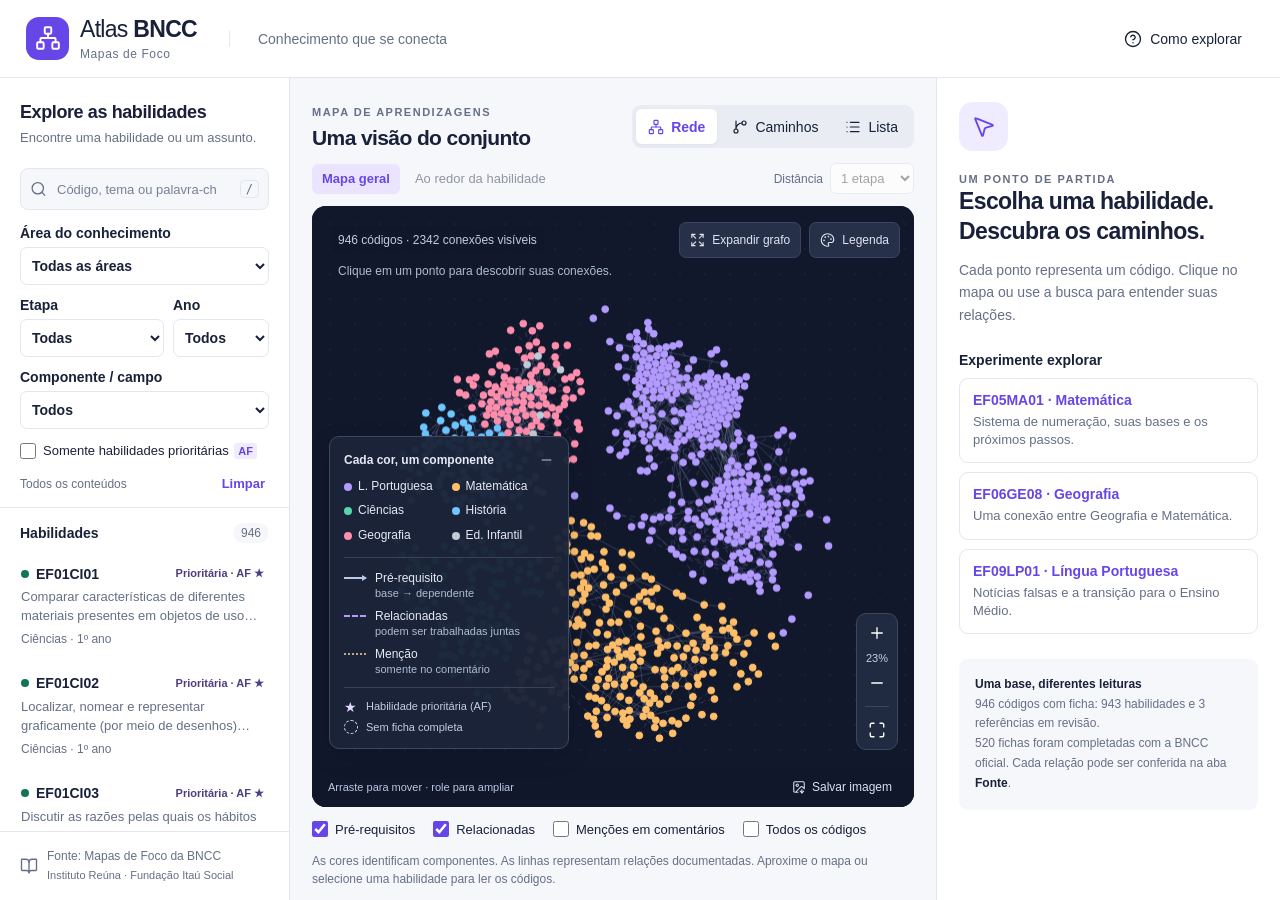
==== index.html @ 535b3c7e "Repair expanded graph interactions and rename priority skills" ====
<!doctype html><html lang="pt-BR"><head><meta charset="utf-8"><meta name="viewport" content="width=device-width,initial-scale=1"><meta name="theme-color" content="#11182c"><meta name="description" content="Explore os Mapas de Foco da BNCC: pré-requisitos, habilidades relacionadas e caminhos de aprendizagem."><title>Atlas BNCC — habilidades em conexão</title><link rel="icon" type="image/svg+xml" href="data:image/svg+xml,%3Csvg xmlns='http://www.w3.org/2000/svg' viewBox='0 0 32 32'%3E%3Crect width='32' height='32' rx='8' fill='%236d4aff'/%3E%3Cpath d='M9 9L23 12L14 24Z' fill='none' stroke='white' stroke-width='2'/%3E%3Cg fill='white'%3E%3Ccircle cx='9' cy='9' r='3'/%3E%3Ccircle cx='23' cy='12' r='3'/%3E%3Ccircle cx='14' cy='24' r='3'/%3E%3C/g%3E%3C/svg%3E"><link rel="stylesheet" href="./styles.css"><script defer src="./vendor/d3.min.js"></script><script defer src="./vendor/lucide.min.js"></script><script defer src="./vendor/jspdf.umd.min.js"></script><script defer src="./data.js"></script><script defer src="./app.js"></script></head>
<body><a class="skip" href="#search">Pular para a busca</a><header class="topbar"><a class="brand" href="#" aria-label="Atlas BNCC, início"><span class="brandmark"><i data-lucide="network"></i></span><span>Atlas <b>BNCC</b><small>Mapas de Foco</small></span></a><div class="top-context">Conhecimento que se conecta</div><nav><button class="quiet mobile-filter" id="filter-toggle"><i data-lucide="sliders-horizontal"></i>Filtros</button><button class="quiet" id="help-open"><i data-lucide="circle-help"></i><span>Como explorar</span></button></nav></header>
<div class="workspace"><aside class="sidebar" id="sidebar" aria-label="Buscar e filtrar"><div class="sidebar-top"><h1>Explore as habilidades</h1><p>Encontre uma habilidade ou um assunto.</p><label class="searchbox"><i data-lucide="search"></i><input id="search" type="search" placeholder="Código, tema ou palavra-chave" autocomplete="off" aria-label="Buscar código, tema ou palavra-chave"><kbd>/</kbd></label></div><div class="filters"><label>Área do conhecimento<select id="area"><option value="">Todas as áreas</option></select></label><div class="filter-pair"><label>Etapa<select id="stage"><option value="">Todas</option><option value="Ensino Fundamental">Fundamental</option><option value="Ensino Médio">Ensino Médio</option><option value="Educação Infantil">Ed. Infantil</option></select></label><label>Ano<select id="year"><option value="">Todos</option></select></label></div><label>Componente / campo<select id="component"><option value="">Todos</option></select></label><label class="check"><input type="checkbox" id="focal"><span>Somente habilidades prioritárias <b class="af-mini">AF</b></span></label><div class="filter-foot"><span id="filter-summary">Todos os conteúdos</span><button class="text-button" id="reset">Limpar</button></div></div><div class="result-heading"><h2>Habilidades</h2><span id="result-count" class="pill">946</span></div><div class="results" id="results" role="list" aria-label="Resultados da busca"></div><div class="sidebar-bottom"><i data-lucide="book-open"></i><span>Fonte: Mapas de Foco da BNCC<br><small>Instituto Reúna · Fundação Itaú Social</small></span></div></aside>
<main class="main"><div class="viewbar"><div class="view-title"><span class="eyebrow">MAPA DE APRENDIZAGENS</span><h2 id="view-title">Uma visão do conjunto</h2></div><div class="segmented" role="group" aria-label="Modo de visualização"><button data-view="network" aria-pressed="true"><i data-lucide="network"></i>Rede</button><button data-view="chain" aria-pressed="false"><i data-lucide="git-branch"></i>Caminhos</button><button data-view="list" aria-pressed="false"><i data-lucide="list"></i>Lista</button></div></div><div class="scopebar"><div class="segmented compact" role="group" aria-label="Abrangência"><button id="global" aria-pressed="true">Mapa geral</button><button id="local" aria-pressed="false">Ao redor da habilidade</button></div><label class="depth-label">Distância<select id="depth" aria-label="Distância de pré-requisitos"><option value="1">1 etapa</option><option value="2">2 etapas</option><option value="3">3 etapas</option><option value="4">4 etapas</option><option value="5">5 etapas</option><option value="6">6 etapas</option><option value="7">7 etapas</option><option value="8">8 etapas</option><option value="9">9 etapas</option></select></label><button class="quiet" id="clear-selection" hidden><i data-lucide="x"></i>Limpar seleção</button></div>
<div class="graph-shell" id="graph-shell"><div class="graph-top"><span id="graph-count">Preparando o mapa…</span><div class="graph-actions"><a class="graph-button" href="./grafo.html" aria-label="Abrir o grafo em uma tela separada"><i data-lucide="expand"></i>Expandir grafo</a><button class="graph-button" id="legend-toggle" aria-expanded="true"><i data-lucide="palette"></i>Legenda</button></div></div><canvas id="graph" aria-label="Mapa das habilidades. Use também a lista e a ficha para navegação por teclado." role="img"></canvas><div class="graph-empty" id="graph-empty" hidden><i data-lucide="search-x"></i><h3>Nenhuma habilidade encontrada</h3><p>Tente outro termo ou limpe os filtros.</p></div><div class="graph-tip" id="graph-tip" hidden></div><div class="graph-instruction" id="graph-instruction">Clique em um ponto para descobrir suas conexões.</div><div class="legend" id="legend"><div class="legend-head"><strong>Cada cor, um componente</strong><button id="legend-close" aria-label="Recolher legenda"><i data-lucide="minus"></i></button></div><div class="color-legend" id="color-legend"></div><div class="line-legend"><span><b class="line before"></b>Pré-requisito <em>base → dependente</em></span><span><b class="line related"></b>Relacionadas <em>podem ser trabalhadas juntas</em></span><span><b class="line mention"></b>Menção <em>somente no comentário</em></span></div><div class="symbol-legend"><span><b class="symbol focal">★</b>Habilidade prioritária (AF)</span><span><b class="symbol reference"></b>Sem ficha completa</span></div></div><div class="zoom-controls"><button id="zoom-in" aria-label="Aproximar mapa"><i data-lucide="plus"></i></button><span id="zoom-label">100%</span><button id="zoom-out" aria-label="Afastar mapa"><i data-lucide="minus"></i></button><hr><button id="fit" aria-label="Enquadrar recorte"><i data-lucide="maximize"></i></button></div><div class="graph-footer"><span>Arraste para mover · role para ampliar</span><button id="export-image"><i data-lucide="image-down"></i>Salvar imagem</button></div></div>
<div id="list-view" class="list-view" hidden></div><div class="map-options"><label class="check"><input type="checkbox" id="show-pre" checked><span>Pré-requisitos</span></label><label class="check"><input type="checkbox" id="show-rel" checked><span>Relacionadas</span></label><label class="check"><input type="checkbox" id="show-mentions"><span>Menções em comentários</span></label><label class="check"><input type="checkbox" id="show-labels"><span>Todos os códigos</span></label></div><div class="context-note" id="context-note" role="status"></div><div class="trail" id="trail" hidden></div></main><aside class="detail" id="detail" aria-label="Detalhes da habilidade"><div id="detail-content"></div></aside></div><div class="toast" id="toast" role="status" hidden></div>
<dialog id="help"><div class="dialog-head"><div><span class="eyebrow">GUIA RÁPIDO</span><h2>Leia o mapa com confiança</h2></div><button class="icon-button" id="help-close" aria-label="Fechar guia"><i data-lucide="x"></i></button></div><div class="guide-steps"><div><b>1</b><section><h3>Encontre seu ponto de partida</h3><p>Busque um código, um tema ou um assunto. Os filtros recortam a área, o ano e o componente.</p></section></div><div><b>2</b><section><h3>Descubra o que vem antes</h3><p>Escolha uma habilidade e abra <strong>Caminhos</strong>. As setas vão da base necessária para a habilidade que depende dela. Aumente a distância para ver até nove etapas.</p></section></div><div><b>3</b><section><h3>Explore as conexões</h3><p>As linhas tracejadas indicam habilidades relacionadas. Elas podem ser desenvolvidas juntas; não são automaticamente pré-requisitos.</p></section></div></div><div class="guide-note"><h3>O que os sinais significam</h3><p><strong>AF</strong>: habilidade prioritária. <strong>AC</strong>: aprendizagem complementar. <strong>EF</strong>: expectativa de fluência. A classificação pertence ao contexto do material. Todas as habilidades têm ficha. “BNCC oficial” identifica as novas fichas; “Referência em revisão” sinaliza códigos inconsistentes da planilha.</p><p>Habilidades como EF15LP14 pertencem a uma faixa de anos. Na Educação Infantil, os códigos representam objetivos de aprendizagem e desenvolvimento.</p><p>Campos vazios significam “não informado”, e não ausência de requisito pedagógico. Posição e tamanho dos pontos não medem importância ou domínio do estudante.</p></div><details class="about"><summary>Fonte, limites e dados</summary><p>Base: BNCC_Foco.xlsx, com 59 abas e 946 códigos, complementada pela BNCC oficial do MEC (2018). Os Mapas de Foco têm idealização do Instituto Reúna e realização do Instituto Reúna e Fundação Itaú Social. Esta ferramenta é uma visualização independente.</p><p>As 423 habilidades com ficha original foram preservadas e 520 receberam ficha com enunciado e página da BNCC oficial. Três códigos inexistentes no documento oficial têm ficha de revisão. Há 587 pares de pré-requisitos confirmados. Códigos suspeitos não foram corrigidos automaticamente. Proximidade na diagramação não foi convertida em dependência.</p><p><a href="./dados/BNCC_Analise_e_Modelo.md" download>Análise completa</a> · <a href="./dados/BNCC_Grafo.json" download>Dados do grafo</a> · <a href="./dados/Auditoria.md" download>Revisão das referências</a></p><p>O site funciona no seu navegador, sem contas, rastreamento ou serviços externos.</p></details><button class="primary wide" id="help-start">Explorar o mapa <i data-lucide="arrow-right"></i></button></dialog><noscript><div class="noscript">Ative JavaScript para explorar o mapa. Você também pode ler a <a href="./dados/BNCC_Analise_e_Modelo.md">análise completa</a>.</div></noscript></body></html>
---- styles.css ----
:root{--ink:#182139;--muted:#657086;--line:#e2e6ef;--surface:#f6f7fb;--purple:#6746e8;--pale:#f0ecff;--canvas:#11182c;color-scheme:light;font-family:Inter,"Segoe UI",Arial,sans-serif;font-size:16px}*{box-sizing:border-box}body{margin:0;color:var(--ink);background:var(--surface)}button,input,select{font:inherit}button{cursor:pointer;color:inherit;border:0;background:none}button:disabled{opacity:.45;cursor:not-allowed}button:focus-visible,a:focus-visible,input:focus-visible,select:focus-visible,summary:focus-visible{outline:3px solid #ab8eff;outline-offset:3px}a{color:var(--purple)}[hidden]{display:none!important}.lucide{width:18px;height:18px;stroke-width:1.8;flex-shrink:0}h1,h2,h3,p{margin:0}p{line-height:1.6}.topbar{height:78px;display:flex;align-items:center;gap:32px;padding:0 26px;background:white;border-bottom:1px solid var(--line)}.brand{display:flex;align-items:center;gap:11px;text-decoration:none;color:var(--ink);font-size:23px;font-weight:500;line-height:1.05;letter-spacing:-.7px}.brand b{font-weight:750}.brand small{display:block;font-size:12px;letter-spacing:.6px;margin-top:7px;color:var(--muted)}.brandmark{display:grid;place-items:center;width:43px;height:43px;background:var(--purple);color:white;border-radius:13px}.brandmark svg{width:26px;height:26px}.top-context{font-size:14px;color:var(--muted);border-left:1px solid var(--line);padding-left:28px}.topbar nav{display:flex;gap:8px;margin-left:auto}.quiet{display:inline-flex;align-items:center;justify-content:center;gap:8px;font-size:14px;padding:10px 12px;border-radius:8px}.quiet:hover{background:var(--pale);color:var(--purple)}.workspace{display:grid;grid-template-columns:290px minmax(400px,1fr) 344px;height:calc(100dvh - 78px);min-height:640px;max-width:2400px;margin:auto}.sidebar{background:white;border-right:1px solid var(--line);display:flex;min-height:0;flex-direction:column}.sidebar-top{padding:24px 20px 15px}.sidebar-top h1{font-size:18px;letter-spacing:-.4px}.sidebar-top p{font-size:13px;color:var(--muted);margin-top:5px}.searchbox{display:flex;align-items:center;gap:8px;border:1px solid var(--line);background:var(--surface);border-radius:8px;padding:11px 9px;margin-top:19px}.searchbox:focus-within{border-color:var(--purple);box-shadow:0 0 0 2px #6746e815}.searchbox svg{color:var(--muted);width:17px}.searchbox input{min-width:0;width:100%;background:transparent;border:none;outline:none;font-size:14px}.searchbox input::placeholder{color:#768195;font-size:13px}kbd{padding:1px 5px;border:1px solid var(--line);border-radius:4px;font-size:12px;color:var(--muted)}.filters{padding:0 20px 12px;display:grid;gap:12px;border-bottom:1px solid var(--line)}.filters label:not(.check){display:grid;gap:6px;font-size:14px;font-weight:600}.filters select{width:100%;min-width:0;font-size:14px;padding:9px 7px;border:1px solid var(--line);border-radius:7px;background:white;color:var(--ink);text-overflow:ellipsis}.filter-pair{display:grid;grid-template-columns:1.2fr .8fr;gap:9px}.check{display:flex;align-items:center;gap:7px;cursor:pointer;font-size:13px;line-height:1.5}.check input{accent-color:var(--purple);width:16px;height:16px;margin:0;flex:none}.af-mini{font-size:11px;padding:2px 4px;background:var(--pale);color:var(--purple);border-radius:3px;margin-left:2px}.filter-foot{display:flex;align-items:center;justify-content:space-between;font-size:12px;color:var(--muted)}.text-button{color:var(--purple);padding:4px;font-size:13px;font-weight:600}.result-heading{padding:15px 20px 9px;display:flex;justify-content:space-between;align-items:center}.result-heading h2{font-size:14px}.pill{background:var(--surface);padding:3px 8px;border-radius:20px;font-size:12px;color:var(--muted);font-variant-numeric:tabular-nums}.results{overflow:auto;flex:1;padding:0 8px 12px}.result{display:block;text-align:left;width:100%;padding:12px;border-radius:9px;border:1px solid transparent;margin-bottom:3px}.result:hover{background:var(--surface)}.result.active{background:var(--pale);border-color:#d6ccff}.result-top{display:flex;align-items:center;gap:7px;font-size:14px;font-weight:700}.result .dot{width:8px;height:8px;border-radius:50%;background:var(--node-color);flex-shrink:0}.result p{font-size:13px;color:var(--muted);line-height:1.45;margin-top:6px;display:-webkit-box;-webkit-line-clamp:2;-webkit-box-orient:vertical;overflow:hidden}.small-tag{margin-left:auto;font-size:11px;font-weight:600;padding:2px 4px;background:#fff9;border-radius:4px;color:#4e3d82}.result-meta{margin-top:6px;font-size:12px;color:var(--muted)}.results-empty{text-align:center;padding:25px 10px;font-size:14px;color:var(--muted)}.more{display:block;margin:10px auto;padding:10px;color:var(--purple);font-size:14px}.sidebar-bottom{border-top:1px solid var(--line);padding:15px 20px;display:flex;align-items:center;gap:9px;font-size:12px;color:var(--muted);line-height:1.6}.sidebar-bottom small{font-size:11px}.main{display:flex;flex-direction:column;padding:24px 22px 12px;min-width:0;min-height:0;gap:12px}.viewbar{display:flex;align-items:center;justify-content:space-between;gap:10px;flex-wrap:wrap}.eyebrow{font-size:11px;font-weight:750;letter-spacing:1.5px;color:var(--muted)}.view-title h2{font-size:21px;margin-top:4px;letter-spacing:-.6px;line-height:1.3}.segmented{display:flex;align-items:center;background:#e9ecf3;padding:4px;border-radius:9px;gap:3px}.segmented button{display:flex;gap:7px;align-items:center;justify-content:center;min-height:35px;font-size:14px;padding:7px 12px;border-radius:6px;white-space:nowrap}.segmented button[aria-pressed=true]{background:white;box-shadow:0 1px 4px #1821390c;color:var(--purple);font-weight:600}.segmented button:not([aria-pressed=true]):hover{background:#fff6}.segmented svg{width:16px;height:16px}.scopebar{display:flex;align-items:center;justify-content:space-between;gap:8px;flex-wrap:wrap}.compact{background:transparent;padding:0;gap:5px}.compact button{padding:6px 10px;font-size:13px;min-height:30px}.compact button[aria-pressed=true]{background:#eae4ff;box-shadow:none}.depth-label{display:flex;align-items:center;gap:7px;color:var(--muted);font-size:12px;margin-left:auto}.depth-label select{font-size:13px;border:1px solid var(--line);background:white;border-radius:6px;padding:6px}.scopebar .quiet{font-size:12px;padding:5px}.scopebar .quiet svg{width:14px}.graph-shell{position:relative;flex:1;min-height:330px;overflow:hidden;background:var(--canvas);border-radius:14px;isolation:isolate}canvas{display:block;width:100%;height:100%;touch-action:none;cursor:grab}canvas.dragging{cursor:grabbing}.graph-top{position:absolute;top:16px;left:18px;right:14px;display:flex;justify-content:space-between;align-items:center;gap:10px;pointer-events:none;z-index:2}.graph-top>span{font-size:12px;color:#c1cbdd;background:#11182ce6;padding:6px 8px;border-radius:5px}.graph-button{display:flex;align-items:center;gap:7px;pointer-events:auto;color:#e0e4f1;background:#263049;border:1px solid #3a445f;border-radius:7px;padding:8px 10px;font-size:12px}.graph-button svg{width:15px}.legend{position:absolute;bottom:58px;left:17px;width:240px;padding:14px;background:#1b2439f5;color:#e5e9f4;border:1px solid #3d4861;border-radius:10px;box-shadow:0 8px 24px #0002;font-size:12px;z-index:3}.legend-head{display:flex;justify-content:space-between;align-items:center;gap:8px;margin-bottom:10px}.legend-head strong{font-size:12px;font-weight:600}.legend-head button{color:#b9c6dc;padding:0;display:flex}.legend-head svg{width:15px}.color-legend{display:grid;grid-template-columns:1fr 1fr;gap:9px 5px}.color-legend span{display:flex;gap:6px;align-items:center;font-size:12px;line-height:1.3}.color-legend b{width:8px;height:8px;border-radius:50%;flex:none}.line-legend{display:grid;gap:10px;border-top:1px solid #3a4358;margin-top:13px;padding-top:13px}.line-legend>span{display:grid;grid-template-columns:26px 1fr;align-items:center;gap:2px 5px}.line-legend em{grid-column:2;color:#afbbd0;font-size:11px;font-style:normal}.line{display:block;width:22px;border-top:2px solid #bac9e5;position:relative}.line.before:after{content:'';position:absolute;right:-1px;top:-4px;border-left:5px solid #bac9e5;border-top:3px solid transparent;border-bottom:3px solid transparent}.line.related{border-top-style:dashed;border-color:#b69aff}.line.mention{border-top-style:dotted;border-color:#c2aa85}.symbol-legend{border-top:1px solid #3a4358;margin-top:12px;padding-top:11px;display:grid;gap:7px;font-size:11px;color:#c4cde0}.symbol-legend>span{display:flex;gap:8px;align-items:center}.symbol{display:inline-block;width:14px;height:14px}.symbol.focal{font-size:14px;font-weight:400;color:#e4d9ff}.symbol.reference{border:1px dashed #d0daef;border-radius:50%}.zoom-controls{position:absolute;right:16px;bottom:57px;background:#202a40;border:1px solid #3b4761;border-radius:10px;display:flex;flex-direction:column;align-items:center;overflow:hidden;z-index:4}.zoom-controls button{color:white;width:40px;height:38px;display:grid;place-items:center}.zoom-controls button:hover{background:#35435e}.zoom-controls span{font-size:11px;color:#c7d1e5;min-width:38px;text-align:center}.zoom-controls hr{border:0;border-top:1px solid #3b4761;width:24px;margin:4px 0}.graph-footer{position:absolute;bottom:0;left:0;right:0;padding:12px 16px;display:flex;align-items:center;justify-content:space-between;background:#11182ce6;gap:8px;color:#b9c7df;font-size:11px;z-index:2}.graph-footer button{display:flex;align-items:center;gap:6px;color:#d7e0f0;font-size:12px}.graph-footer svg{width:14px;height:14px}.graph-instruction{position:absolute;top:58px;left:26px;right:22px;pointer-events:none;font-size:12px;color:#aebbce}.graph-tip{position:absolute;background:white;color:var(--ink);max-width:250px;pointer-events:none;border-radius:8px;padding:12px;box-shadow:0 8px 26px #0003;z-index:5;font-size:12px}.graph-tip strong{display:block;font-size:14px;margin-bottom:5px}.graph-tip p{color:var(--muted);font-size:12px;line-height:1.5}.map-options{display:flex;gap:10px 18px;flex-wrap:wrap;align-items:center;padding:1px 0}.map-options .check{font-size:13px}.context-note{font-size:12px;line-height:1.5;color:var(--muted)}.trail{display:flex;align-items:center;gap:5px;flex-wrap:wrap;font-size:12px;color:var(--muted)}.trail button{font-size:12px;color:var(--purple);padding:3px 5px}.detail{background:white;border-left:1px solid var(--line);overflow:auto;min-height:0;padding:24px 22px}.welcome-icon{width:49px;height:49px;background:var(--pale);color:var(--purple);border-radius:14px;display:grid;place-items:center;margin-bottom:18px}.welcome-icon svg{width:25px;height:25px}.welcome h2{font-size:23px;letter-spacing:-.6px;line-height:1.3}.welcome>p{font-size:14px;color:var(--muted);margin-top:12px}.welcome h3{font-size:14px;margin:26px 0 10px}.starter-card{display:block;width:100%;text-align:left;border:1px solid var(--line);border-radius:9px;padding:13px;margin-bottom:9px;background:white}.starter-card:hover{border-color:#ad99f8;background:#faf9ff}.starter-card strong{display:block;font-size:14px;color:var(--purple)}.starter-card span{display:block;font-size:13px;margin-top:5px;color:var(--muted);line-height:1.4}.source-box{padding:16px;background:var(--surface);border-radius:9px;margin-top:25px;font-size:12px;color:var(--muted);line-height:1.65}.source-box b{color:var(--ink)}.detail-toolbar{display:flex;align-items:center;justify-content:space-between;gap:8px}.detail-toolbar .eyebrow{font-size:11px}.icon-button{display:inline-grid;place-items:center;width:34px;height:34px;border-radius:7px;color:var(--muted)}.icon-button:hover{background:var(--surface);color:var(--purple)}.detail-code{font-size:25px;font-weight:750;letter-spacing:-.7px;margin:9px 0}.badges{display:flex;flex-wrap:wrap;gap:5px;margin:10px 0 14px}.badge{display:inline-flex;gap:5px;align-items:center;font-size:12px;line-height:1.4;border-radius:5px;padding:4px 6px;background:var(--surface);color:var(--muted)}.badge.comp{background:var(--badge-bg);color:var(--badge-text);font-weight:600}.badge.af{background:var(--pale);color:var(--purple);font-weight:700}.detail-description{font-size:16px;line-height:1.65;color:#35415a}.detail-actions{display:flex;gap:7px;margin:18px 0}.primary{display:flex;align-items:center;justify-content:center;gap:7px;background:var(--purple);color:white;border-radius:8px;padding:11px 14px;font-size:14px;font-weight:600}.primary:hover{background:#5334c9}.primary svg{width:16px;height:16px}.secondary{display:flex;align-items:center;justify-content:center;gap:7px;border:1px solid var(--line);border-radius:8px;padding:10px;font-size:14px}.secondary:hover{border-color:#b6a4fa;background:var(--pale)}.wide{width:100%}.detail-tabs{display:flex;border-bottom:1px solid var(--line);margin:20px 0 16px;gap:17px}.detail-tabs button{font-size:14px;padding:11px 0;color:var(--muted);border-bottom:2px solid transparent}.detail-tabs button[aria-selected=true]{color:var(--purple);border-color:var(--purple);font-weight:600}.detail-section{margin:20px 0}.detail-section h3{font-size:14px;line-height:1.5;margin-bottom:9px}.detail-section p{font-size:14px;color:#4a5871}.detail-section .small{font-size:12px;color:var(--muted)}.field-text{font-size:14px;color:#4a5871;line-height:1.7;white-space:pre-line;overflow-wrap:anywhere}.record-picker{display:grid;font-size:12px;color:var(--muted);gap:6px}.record-picker select{width:100%;padding:9px;border:1px solid var(--line);border-radius:7px;background:white;font-size:13px;color:var(--ink)}.notice{background:#fff8e9;border:1px solid #f0d8a6;color:#71541c;padding:12px;border-radius:8px;font-size:12px;line-height:1.6;margin:15px 0}.relation-item{display:block;text-align:left;width:100%;border:1px solid var(--line);border-radius:8px;margin:7px 0;padding:10px}.relation-item:hover{border-color:#b4a3f5;background:#faf9ff}.relation-item b{font-size:14px;display:flex;justify-content:space-between;gap:8px}.relation-item b span{font-size:11px;font-weight:500;color:var(--muted)}.relation-item p{font-size:13px;color:var(--muted);line-height:1.45;margin-top:5px;display:-webkit-box;-webkit-line-clamp:2;-webkit-box-orient:vertical;overflow:hidden}.section-heading{display:flex;align-items:center;gap:8px}.section-heading .pill{font-size:12px}.source-detail{font-size:12px;line-height:1.6;margin:10px 0;padding:10px;background:var(--surface);border-radius:7px;overflow-wrap:anywhere}.source-detail strong{display:block;font-size:12px}.source-detail p{font-size:12px;color:var(--muted)}details.source-detail summary{cursor:pointer;font-size:12px}.footer-note{font-size:12px;color:var(--muted);line-height:1.6;margin-top:18px;border-top:1px solid var(--line);padding-top:13px}.list-view{flex:1;min-height:320px;overflow:auto;background:white;border:1px solid var(--line);border-radius:12px}.list-view table{width:100%;border-collapse:collapse}.list-view th{position:sticky;top:0;background:#f4f5fb;color:var(--muted);font-size:12px;text-align:left;padding:14px}.list-view td{padding:13px;border-top:1px solid var(--line);font-size:14px;vertical-align:top}.list-view td:first-child{white-space:nowrap}.list-view td button{font-weight:600;color:var(--purple);text-align:left;padding:0}.list-view td p{font-size:14px;line-height:1.5;max-width:450px}.list-view td small{color:var(--muted);font-size:12px;display:block;margin-top:5px}.list-view tr:hover{background:#faf9ff}.graph-empty{position:absolute;top:30%;left:15%;right:15%;text-align:center;color:white}.graph-empty svg{width:36px;height:36px;color:#bda9ff}.graph-empty h3{font-size:19px;margin:14px 0 8px}.graph-empty p{font-size:14px;color:#bdc9df}.toast{position:fixed;bottom:25px;left:50%;transform:translateX(-50%);background:#1b2540;color:white;border:1px solid #566185;border-radius:10px;padding:12px 20px;font-size:14px;max-width:90vw;z-index:100;box-shadow:0 8px 30px #0002}.skip{position:absolute;left:20px;top:-100px;background:white;padding:12px;z-index:110}.skip:focus{top:12px}dialog{border:0;border-radius:18px;width:min(600px,calc(100vw - 30px));max-height:90dvh;padding:28px;color:var(--ink);box-shadow:0 30px 80px #0004}dialog::backdrop{background:#0c132780;backdrop-filter:blur(4px)}.dialog-head{display:flex;align-items:flex-start;justify-content:space-between;gap:15px}.dialog-head h2{font-size:25px;letter-spacing:-.6px;margin-top:6px}.guide-steps{display:grid;gap:19px;margin:28px 0}.guide-steps>div{display:flex;gap:15px}.guide-steps>div>b{display:grid;place-items:center;flex-shrink:0;width:29px;height:29px;border-radius:50%;color:var(--purple);background:var(--pale);font-size:14px}.guide-steps h3{font-size:16px;margin:2px 0 6px}.guide-steps p{font-size:14px;color:var(--muted)}.guide-note{background:var(--surface);border-radius:10px;padding:17px}.guide-note h3{font-size:14px}.guide-note p{font-size:14px;color:var(--muted);margin-top:8px}.about{margin:20px 0;font-size:14px;line-height:1.6}.about summary{cursor:pointer;font-weight:600}.about p{margin-top:10px;font-size:14px;color:var(--muted)}.noscript{position:fixed;inset:0;z-index:300;background:white;padding:50px}.mobile-filter{display:none}
@media(min-width:1600px){.workspace{grid-template-columns:310px minmax(500px,1fr) 390px}.main,.detail{padding:28px}.graph-shell{min-height:440px}}
@media(max-width:1250px){.workspace{grid-template-columns:260px minmax(350px,1fr) 305px}.main{padding:18px 15px 10px}.sidebar-top{padding:20px 16px 15px}.filters{padding-left:16px;padding-right:16px}.detail{padding:20px 17px}.view-title h2{font-size:19px}.segmented button{font-size:13px;padding:7px 9px}.top-context{display:none}.legend{width:225px}.scopebar .quiet{display:none}}
@media(max-width:1040px){.workspace{grid-template-columns:250px minmax(0,1fr);height:auto;min-height:calc(100dvh - 78px)}.sidebar{grid-row:1 / 3;max-height:calc(100dvh - 78px);position:sticky;top:0}.main{min-height:720px;height:calc(100dvh - 78px)}.detail{grid-column:2;border-top:1px solid var(--line);border-left:none;overflow:visible}.detail .welcome{max-width:650px}.detail-tabs{gap:25px}.graph-shell{min-height:400px}}
@media(max-width:700px){.topbar{height:68px;padding:0 16px;gap:10px}.brand{font-size:21px}.brandmark{height:37px;width:37px;border-radius:11px}.brand small{font-size:10px}.topbar .quiet{padding:9px;font-size:13px}.topbar .quiet span{display:none}.mobile-filter{display:flex}.workspace{display:block;min-height:0}.sidebar{display:none;position:relative;max-height:680px;border-right:0;border-bottom:1px solid var(--line)}.sidebar.open{display:flex}.sidebar-top{padding:18px 18px 14px}.filters{padding:0 18px 12px;grid-template-columns:1fr 1fr;align-items:start;gap:12px}.filters>.check,.filters>.filter-foot{grid-column:1 / -1}.results{max-height:250px}.sidebar-bottom{display:none}.main{height:auto;min-height:0;padding:18px 12px 13px}.viewbar{gap:12px}.view-title h2{font-size:21px}.segmented{gap:2px}.segmented button{font-size:13px;min-height:40px;padding:7px 10px}.graph-shell{height:66dvh;min-height:470px;flex:none}.scopebar{gap:7px}.scopebar .compact button{padding:5px 7px;font-size:12px}.depth-label{font-size:12px;gap:4px}.legend{left:12px;bottom:56px;width:220px;padding:12px}.graph-top{left:7px;right:10px;top:12px}.graph-top>span{font-size:11px}.graph-button{font-size:12px;padding:7px}.graph-instruction{left:16px;top:55px;font-size:12px;max-width:85%}.graph-footer{padding:12px;font-size:11px}.graph-footer>span{max-width:50%}.graph-footer button{font-size:11px;gap:4px}.zoom-controls{right:12px;bottom:56px}.zoom-controls button{height:44px;width:42px}.map-options{gap:10px 16px}.map-options .check{font-size:13px}.detail{padding:22px 18px;border-top:1px solid var(--line)}.list-view{max-height:65vh;min-height:400px}.list-view th,.list-view td{padding:10px}.list-view th:nth-child(3),.list-view td:nth-child(3){display:none}.topbar nav{gap:0}.detail-actions .primary{flex:1}.context-note{font-size:12px}.check input{width:18px;height:18px}dialog{padding:22px}.dialog-head h2{font-size:22px}input,select{font-size:16px!important}}
@media(prefers-reduced-motion:reduce){*{scroll-behavior:auto!important}}
@media print{.topbar,.sidebar,.main,.detail-actions,.detail-tabs,.detail-toolbar,.toast{display:none!important}.workspace{display:block;height:auto}.detail{display:block;overflow:visible;padding:0;border:0}.detail [hidden]{display:block!important}body{background:white}}
/* The existing atlas keeps its layout; the added link groups the graph actions. */
.graph-actions{display:flex;align-items:center;gap:8px;pointer-events:auto}.graph-button{text-decoration:none}.graph-button:hover{color:#fff;background:#35435e}
.competency-grid{display:grid;gap:10px;margin-top:10px}.competency-card{padding:13px 14px;border:1px solid #dce3ef;border-radius:12px;background:linear-gradient(145deg,#fbfcff,#f3f6fb);box-shadow:0 4px 14px #16284a0a}.competency-card-top{display:flex;align-items:center;justify-content:space-between;gap:8px;margin-bottom:8px}.competency-id{display:inline-flex;align-items:center;padding:4px 8px;border-radius:999px;background:#e8e1ff;color:#4e32a2;font-size:12px;font-weight:800;letter-spacing:.04em}.competency-kind{color:#66758d;font-size:11px;font-weight:700;text-transform:uppercase;letter-spacing:.04em}.competency-card strong{display:block;color:#25344e;font-size:13px;margin-bottom:5px}.competency-card p{margin:0;color:#52617a;font-size:13px;line-height:1.55}
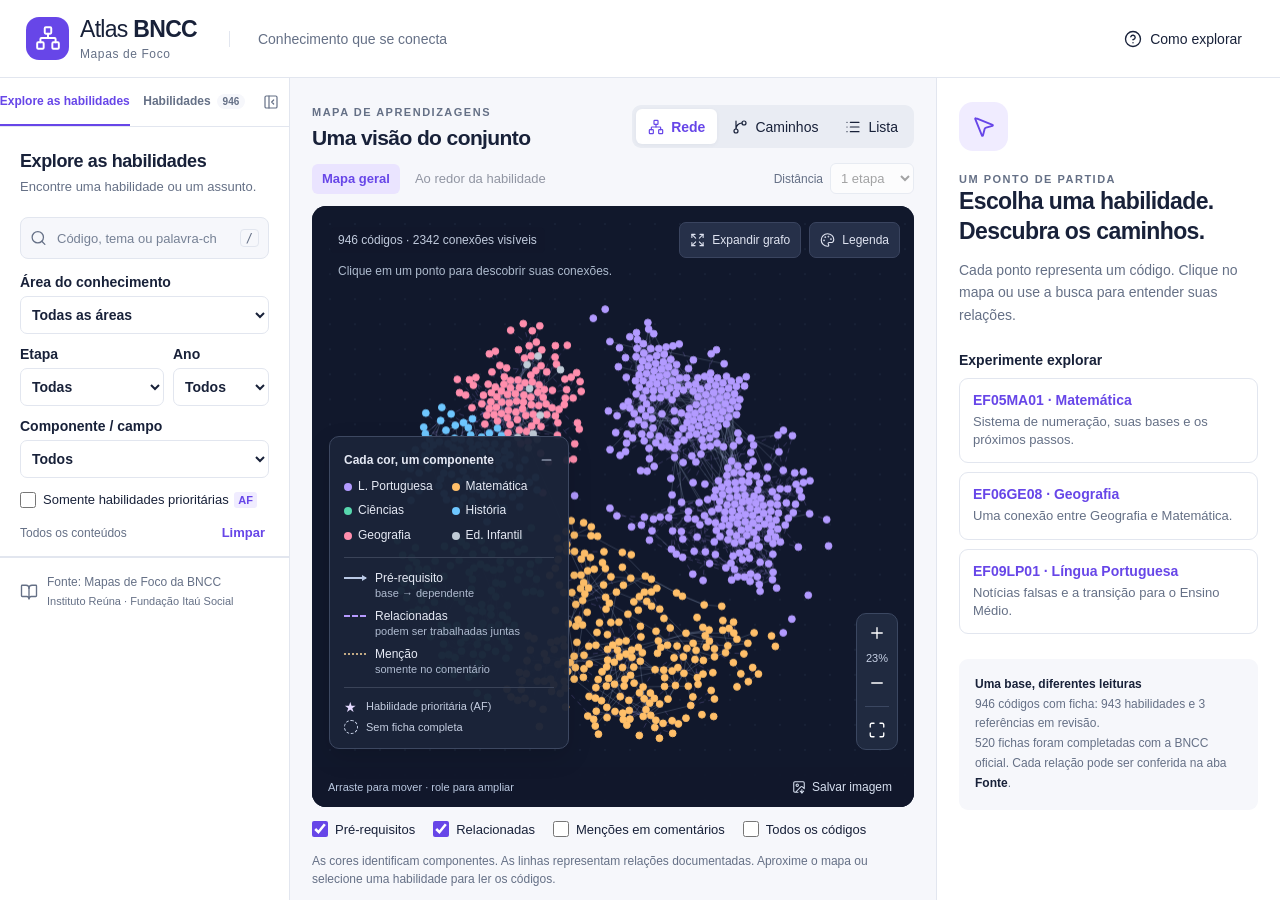
==== commit d641e517: "Add tabbed collapsible skills sidebar" ====
--- a/index.html
+++ b/index.html
@@ -1,6 +1,20 @@
 <!doctype html><html lang="pt-BR"><head><meta charset="utf-8"><meta name="viewport" content="width=device-width,initial-scale=1"><meta name="theme-color" content="#11182c"><meta name="description" content="Explore os Mapas de Foco da BNCC: pré-requisitos, habilidades relacionadas e caminhos de aprendizagem."><title>Atlas BNCC — habilidades em conexão</title><link rel="icon" type="image/svg+xml" href="data:image/svg+xml,%3Csvg xmlns='http://www.w3.org/2000/svg' viewBox='0 0 32 32'%3E%3Crect width='32' height='32' rx='8' fill='%236d4aff'/%3E%3Cpath d='M9 9L23 12L14 24Z' fill='none' stroke='white' stroke-width='2'/%3E%3Cg fill='white'%3E%3Ccircle cx='9' cy='9' r='3'/%3E%3Ccircle cx='23' cy='12' r='3'/%3E%3Ccircle cx='14' cy='24' r='3'/%3E%3C/g%3E%3C/svg%3E"><link rel="stylesheet" href="./styles.css"><script defer src="./vendor/d3.min.js"></script><script defer src="./vendor/lucide.min.js"></script><script defer src="./vendor/jspdf.umd.min.js"></script><script defer src="./data.js"></script><script defer src="./app.js"></script></head>
 <body><a class="skip" href="#search">Pular para a busca</a><header class="topbar"><a class="brand" href="#" aria-label="Atlas BNCC, início"><span class="brandmark"><i data-lucide="network"></i></span><span>Atlas <b>BNCC</b><small>Mapas de Foco</small></span></a><div class="top-context">Conhecimento que se conecta</div><nav><button class="quiet mobile-filter" id="filter-toggle"><i data-lucide="sliders-horizontal"></i>Filtros</button><button class="quiet" id="help-open"><i data-lucide="circle-help"></i><span>Como explorar</span></button></nav></header>
-<div class="workspace"><aside class="sidebar" id="sidebar" aria-label="Buscar e filtrar"><div class="sidebar-top"><h1>Explore as habilidades</h1><p>Encontre uma habilidade ou um assunto.</p><label class="searchbox"><i data-lucide="search"></i><input id="search" type="search" placeholder="Código, tema ou palavra-chave" autocomplete="off" aria-label="Buscar código, tema ou palavra-chave"><kbd>/</kbd></label></div><div class="filters"><label>Área do conhecimento<select id="area"><option value="">Todas as áreas</option></select></label><div class="filter-pair"><label>Etapa<select id="stage"><option value="">Todas</option><option value="Ensino Fundamental">Fundamental</option><option value="Ensino Médio">Ensino Médio</option><option value="Educação Infantil">Ed. Infantil</option></select></label><label>Ano<select id="year"><option value="">Todos</option></select></label></div><label>Componente / campo<select id="component"><option value="">Todos</option></select></label><label class="check"><input type="checkbox" id="focal"><span>Somente habilidades prioritárias <b class="af-mini">AF</b></span></label><div class="filter-foot"><span id="filter-summary">Todos os conteúdos</span><button class="text-button" id="reset">Limpar</button></div></div><div class="result-heading"><h2>Habilidades</h2><span id="result-count" class="pill">946</span></div><div class="results" id="results" role="list" aria-label="Resultados da busca"></div><div class="sidebar-bottom"><i data-lucide="book-open"></i><span>Fonte: Mapas de Foco da BNCC<br><small>Instituto Reúna · Fundação Itaú Social</small></span></div></aside>
+<div class="workspace"><aside class="sidebar" id="sidebar" aria-label="Navegação das habilidades">
+<div class="sidebar-tabs" role="tablist" aria-label="Painel lateral">
+<button class="sidebar-tab" id="sidebar-tab-filters" type="button" role="tab" aria-selected="true" aria-controls="sidebar-filters-panel" data-sidebar-tab="filters"><span>Explore as habilidades</span></button>
+<button class="sidebar-tab" id="sidebar-tab-skills" type="button" role="tab" aria-selected="false" aria-controls="sidebar-skills-panel" data-sidebar-tab="skills"><span>Habilidades</span><span id="result-count" class="pill">946</span></button>
+<button class="sidebar-collapse" id="sidebar-collapse" type="button" aria-label="Recolher coluna lateral" title="Recolher coluna lateral"><i data-lucide="panel-left-close"></i></button>
+</div>
+<section class="sidebar-panel sidebar-filters" id="sidebar-filters-panel" role="tabpanel" aria-labelledby="sidebar-tab-filters">
+<div class="sidebar-top"><h1>Explore as habilidades</h1><p>Encontre uma habilidade ou um assunto.</p><label class="searchbox"><i data-lucide="search"></i><input id="search" type="search" placeholder="Código, tema ou palavra-chave" autocomplete="off" aria-label="Buscar código, tema ou palavra-chave"><kbd>/</kbd></label></div>
+<div class="filters"><label>Área do conhecimento<select id="area"><option value="">Todas as áreas</option></select></label><div class="filter-pair"><label>Etapa<select id="stage"><option value="">Todas</option><option value="Ensino Fundamental">Fundamental</option><option value="Ensino Médio">Ensino Médio</option><option value="Educação Infantil">Ed. Infantil</option></select></label><label>Ano<select id="year"><option value="">Todos</option></select></label></div><label>Componente / campo<select id="component"><option value="">Todos</option></select></label><label class="check"><input type="checkbox" id="focal"><span>Somente habilidades prioritárias <b class="af-mini">AF</b></span></label><div class="filter-foot"><span id="filter-summary">Todos os conteúdos</span><button class="text-button" id="reset">Limpar</button></div></div>
+</section>
+<section class="sidebar-panel sidebar-skills" id="sidebar-skills-panel" role="tabpanel" aria-labelledby="sidebar-tab-skills" hidden>
+<div class="result-heading"><h2>Habilidades encontradas</h2></div><div class="results" id="results" role="list" aria-label="Resultados da busca"></div>
+</section>
+<div class="sidebar-bottom"><i data-lucide="book-open"></i><span>Fonte: Mapas de Foco da BNCC<br><small>Instituto Reúna · Fundação Itaú Social</small></span></div>
+</aside><button class="sidebar-restore" id="sidebar-restore" type="button" aria-label="Abrir coluna lateral" title="Abrir coluna lateral" hidden><i data-lucide="panel-left-open"></i></button>
 <main class="main"><div class="viewbar"><div class="view-title"><span class="eyebrow">MAPA DE APRENDIZAGENS</span><h2 id="view-title">Uma visão do conjunto</h2></div><div class="segmented" role="group" aria-label="Modo de visualização"><button data-view="network" aria-pressed="true"><i data-lucide="network"></i>Rede</button><button data-view="chain" aria-pressed="false"><i data-lucide="git-branch"></i>Caminhos</button><button data-view="list" aria-pressed="false"><i data-lucide="list"></i>Lista</button></div></div><div class="scopebar"><div class="segmented compact" role="group" aria-label="Abrangência"><button id="global" aria-pressed="true">Mapa geral</button><button id="local" aria-pressed="false">Ao redor da habilidade</button></div><label class="depth-label">Distância<select id="depth" aria-label="Distância de pré-requisitos"><option value="1">1 etapa</option><option value="2">2 etapas</option><option value="3">3 etapas</option><option value="4">4 etapas</option><option value="5">5 etapas</option><option value="6">6 etapas</option><option value="7">7 etapas</option><option value="8">8 etapas</option><option value="9">9 etapas</option></select></label><button class="quiet" id="clear-selection" hidden><i data-lucide="x"></i>Limpar seleção</button></div>
 <div class="graph-shell" id="graph-shell"><div class="graph-top"><span id="graph-count">Preparando o mapa…</span><div class="graph-actions"><a class="graph-button" href="./grafo.html" aria-label="Abrir o grafo em uma tela separada"><i data-lucide="expand"></i>Expandir grafo</a><button class="graph-button" id="legend-toggle" aria-expanded="true"><i data-lucide="palette"></i>Legenda</button></div></div><canvas id="graph" aria-label="Mapa das habilidades. Use também a lista e a ficha para navegação por teclado." role="img"></canvas><div class="graph-empty" id="graph-empty" hidden><i data-lucide="search-x"></i><h3>Nenhuma habilidade encontrada</h3><p>Tente outro termo ou limpe os filtros.</p></div><div class="graph-tip" id="graph-tip" hidden></div><div class="graph-instruction" id="graph-instruction">Clique em um ponto para descobrir suas conexões.</div><div class="legend" id="legend"><div class="legend-head"><strong>Cada cor, um componente</strong><button id="legend-close" aria-label="Recolher legenda"><i data-lucide="minus"></i></button></div><div class="color-legend" id="color-legend"></div><div class="line-legend"><span><b class="line before"></b>Pré-requisito <em>base → dependente</em></span><span><b class="line related"></b>Relacionadas <em>podem ser trabalhadas juntas</em></span><span><b class="line mention"></b>Menção <em>somente no comentário</em></span></div><div class="symbol-legend"><span><b class="symbol focal">★</b>Habilidade prioritária (AF)</span><span><b class="symbol reference"></b>Sem ficha completa</span></div></div><div class="zoom-controls"><button id="zoom-in" aria-label="Aproximar mapa"><i data-lucide="plus"></i></button><span id="zoom-label">100%</span><button id="zoom-out" aria-label="Afastar mapa"><i data-lucide="minus"></i></button><hr><button id="fit" aria-label="Enquadrar recorte"><i data-lucide="maximize"></i></button></div><div class="graph-footer"><span>Arraste para mover · role para ampliar</span><button id="export-image"><i data-lucide="image-down"></i>Salvar imagem</button></div></div>
 <div id="list-view" class="list-view" hidden></div><div class="map-options"><label class="check"><input type="checkbox" id="show-pre" checked><span>Pré-requisitos</span></label><label class="check"><input type="checkbox" id="show-rel" checked><span>Relacionadas</span></label><label class="check"><input type="checkbox" id="show-mentions"><span>Menções em comentários</span></label><label class="check"><input type="checkbox" id="show-labels"><span>Todos os códigos</span></label></div><div class="context-note" id="context-note" role="status"></div><div class="trail" id="trail" hidden></div></main><aside class="detail" id="detail" aria-label="Detalhes da habilidade"><div id="detail-content"></div></aside></div><div class="toast" id="toast" role="status" hidden></div>
--- a/styles.css
+++ b/styles.css
@@ -8,3 +8,28 @@
 /* The existing atlas keeps its layout; the added link groups the graph actions. */
 .graph-actions{display:flex;align-items:center;gap:8px;pointer-events:auto}.graph-button{text-decoration:none}.graph-button:hover{color:#fff;background:#35435e}
 .competency-grid{display:grid;gap:10px;margin-top:10px}.competency-card{padding:13px 14px;border:1px solid #dce3ef;border-radius:12px;background:linear-gradient(145deg,#fbfcff,#f3f6fb);box-shadow:0 4px 14px #16284a0a}.competency-card-top{display:flex;align-items:center;justify-content:space-between;gap:8px;margin-bottom:8px}.competency-id{display:inline-flex;align-items:center;padding:4px 8px;border-radius:999px;background:#e8e1ff;color:#4e32a2;font-size:12px;font-weight:800;letter-spacing:.04em}.competency-kind{color:#66758d;font-size:11px;font-weight:700;text-transform:uppercase;letter-spacing:.04em}.competency-card strong{display:block;color:#25344e;font-size:13px;margin-bottom:5px}.competency-card p{margin:0;color:#52617a;font-size:13px;line-height:1.55}
+
+/* Sidebar navigation: filters and results share the full column like editor tabs. */
+.sidebar{position:relative;min-width:0;overflow:hidden;transition:width .2s ease,border-color .2s ease}
+.sidebar-tabs{position:relative;display:grid;grid-template-columns:1fr 1fr;flex:none;border-bottom:1px solid var(--line);background:#fff;padding:0 30px 0 0}
+.sidebar-tab{display:flex;align-items:center;justify-content:center;gap:6px;min-width:0;min-height:48px;padding:10px 8px;color:var(--muted);font-size:12px;font-weight:650;border-bottom:2px solid transparent;white-space:nowrap;overflow:hidden;text-overflow:ellipsis}
+.sidebar-tab:hover{color:var(--purple);background:var(--surface)}
+.sidebar-tab[aria-selected="true"]{color:var(--purple);border-bottom-color:var(--purple);background:#fff}
+.sidebar-tab .pill{padding:2px 6px;font-size:10px}
+.sidebar-collapse{position:absolute;right:5px;top:9px;display:grid;place-items:center;width:27px;height:30px;border-radius:6px;color:var(--muted)}
+.sidebar-collapse:hover{background:var(--pale);color:var(--purple)}
+.sidebar-collapse svg,.sidebar-restore svg{width:16px;height:16px}
+.sidebar-panel{min-height:0}
+.sidebar-filters{overflow:auto}
+.sidebar-skills{display:flex;flex:1;flex-direction:column;overflow:hidden}
+.sidebar-skills .result-heading{flex:none;padding-top:14px}
+.sidebar-skills .results{min-height:0}
+.sidebar-bottom{flex:none}
+.sidebar-restore{position:absolute;left:7px;top:16px;z-index:15;display:grid;place-items:center;width:34px;height:34px;border:1px solid var(--line);border-radius:8px;background:#fff;color:var(--purple);box-shadow:0 4px 15px #18213918}
+.sidebar-restore:hover{background:var(--pale)}
+.workspace.sidebar-collapsed{grid-template-columns:0 minmax(400px,1fr) 344px}
+.workspace.sidebar-collapsed .sidebar{width:0;border-right:0}
+.workspace.sidebar-collapsed .sidebar-restore{display:grid}
+@media(max-width:1250px){.workspace.sidebar-collapsed{grid-template-columns:0 minmax(350px,1fr) 305px}}
+@media(max-width:1040px){.workspace.sidebar-collapsed{grid-template-columns:0 minmax(0,1fr)}.workspace.sidebar-collapsed .sidebar{width:0}}
+@media(max-width:700px){.sidebar{overflow:visible}.sidebar-tabs{padding-right:0}.sidebar-collapse{display:none}.sidebar-filters{overflow:visible}.sidebar-skills{min-height:420px}.sidebar-skills .results{max-height:none}.sidebar-restore{display:none!important}}
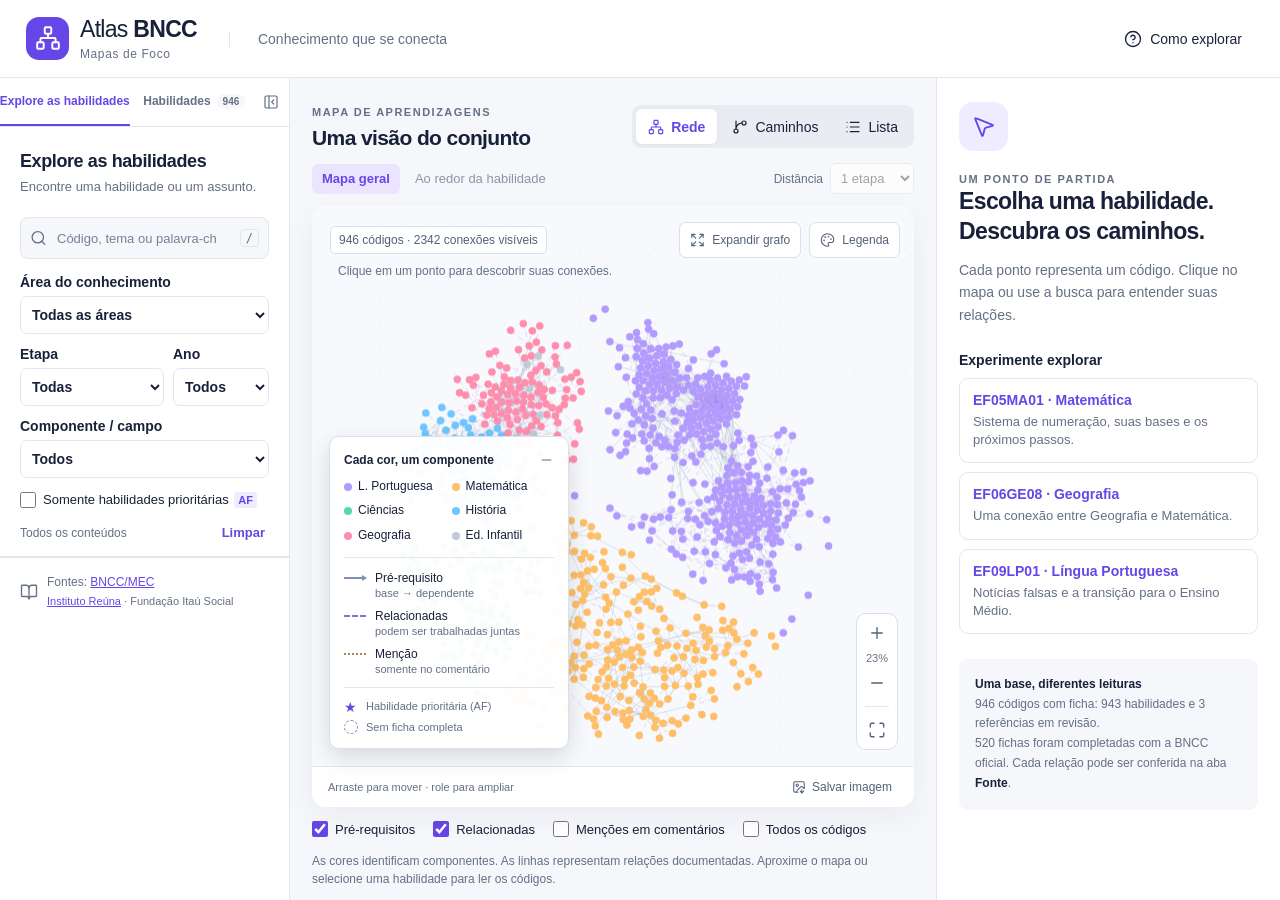
==== commit f45ce4ce: "Add institutional BNCC and Reuna sources" ====
--- a/index.html
+++ b/index.html
@@ -13,9 +13,9 @@
 <section class="sidebar-panel sidebar-skills" id="sidebar-skills-panel" role="tabpanel" aria-labelledby="sidebar-tab-skills" hidden>
 <div class="result-heading"><h2>Habilidades encontradas</h2></div><div class="results" id="results" role="list" aria-label="Resultados da busca"></div>
 </section>
-<div class="sidebar-bottom"><i data-lucide="book-open"></i><span>Fonte: Mapas de Foco da BNCC<br><small>Instituto Reúna · Fundação Itaú Social</small></span></div>
+<div class="sidebar-bottom"><i data-lucide="book-open"></i><span>Fontes: <a href="https://basenacionalcomum.mec.gov.br/" target="_blank" rel="noopener noreferrer">BNCC/MEC</a><br><small><a href="https://www.institutoreuna.org.br/" target="_blank" rel="noopener noreferrer">Instituto Reúna</a> · Fundação Itaú Social</small></span></div>
 </aside><button class="sidebar-restore" id="sidebar-restore" type="button" aria-label="Abrir coluna lateral" title="Abrir coluna lateral" hidden><i data-lucide="panel-left-open"></i></button>
 <main class="main"><div class="viewbar"><div class="view-title"><span class="eyebrow">MAPA DE APRENDIZAGENS</span><h2 id="view-title">Uma visão do conjunto</h2></div><div class="segmented" role="group" aria-label="Modo de visualização"><button data-view="network" aria-pressed="true"><i data-lucide="network"></i>Rede</button><button data-view="chain" aria-pressed="false"><i data-lucide="git-branch"></i>Caminhos</button><button data-view="list" aria-pressed="false"><i data-lucide="list"></i>Lista</button></div></div><div class="scopebar"><div class="segmented compact" role="group" aria-label="Abrangência"><button id="global" aria-pressed="true">Mapa geral</button><button id="local" aria-pressed="false">Ao redor da habilidade</button></div><label class="depth-label">Distância<select id="depth" aria-label="Distância de pré-requisitos"><option value="1">1 etapa</option><option value="2">2 etapas</option><option value="3">3 etapas</option><option value="4">4 etapas</option><option value="5">5 etapas</option><option value="6">6 etapas</option><option value="7">7 etapas</option><option value="8">8 etapas</option><option value="9">9 etapas</option></select></label><button class="quiet" id="clear-selection" hidden><i data-lucide="x"></i>Limpar seleção</button></div>
 <div class="graph-shell" id="graph-shell"><div class="graph-top"><span id="graph-count">Preparando o mapa…</span><div class="graph-actions"><a class="graph-button" href="./grafo.html" aria-label="Abrir o grafo em uma tela separada"><i data-lucide="expand"></i>Expandir grafo</a><button class="graph-button" id="legend-toggle" aria-expanded="true"><i data-lucide="palette"></i>Legenda</button></div></div><canvas id="graph" aria-label="Mapa das habilidades. Use também a lista e a ficha para navegação por teclado." role="img"></canvas><div class="graph-empty" id="graph-empty" hidden><i data-lucide="search-x"></i><h3>Nenhuma habilidade encontrada</h3><p>Tente outro termo ou limpe os filtros.</p></div><div class="graph-tip" id="graph-tip" hidden></div><div class="graph-instruction" id="graph-instruction">Clique em um ponto para descobrir suas conexões.</div><div class="legend" id="legend"><div class="legend-head"><strong>Cada cor, um componente</strong><button id="legend-close" aria-label="Recolher legenda"><i data-lucide="minus"></i></button></div><div class="color-legend" id="color-legend"></div><div class="line-legend"><span><b class="line before"></b>Pré-requisito <em>base → dependente</em></span><span><b class="line related"></b>Relacionadas <em>podem ser trabalhadas juntas</em></span><span><b class="line mention"></b>Menção <em>somente no comentário</em></span></div><div class="symbol-legend"><span><b class="symbol focal">★</b>Habilidade prioritária (AF)</span><span><b class="symbol reference"></b>Sem ficha completa</span></div></div><div class="zoom-controls"><button id="zoom-in" aria-label="Aproximar mapa"><i data-lucide="plus"></i></button><span id="zoom-label">100%</span><button id="zoom-out" aria-label="Afastar mapa"><i data-lucide="minus"></i></button><hr><button id="fit" aria-label="Enquadrar recorte"><i data-lucide="maximize"></i></button></div><div class="graph-footer"><span>Arraste para mover · role para ampliar</span><button id="export-image"><i data-lucide="image-down"></i>Salvar imagem</button></div></div>
 <div id="list-view" class="list-view" hidden></div><div class="map-options"><label class="check"><input type="checkbox" id="show-pre" checked><span>Pré-requisitos</span></label><label class="check"><input type="checkbox" id="show-rel" checked><span>Relacionadas</span></label><label class="check"><input type="checkbox" id="show-mentions"><span>Menções em comentários</span></label><label class="check"><input type="checkbox" id="show-labels"><span>Todos os códigos</span></label></div><div class="context-note" id="context-note" role="status"></div><div class="trail" id="trail" hidden></div></main><aside class="detail" id="detail" aria-label="Detalhes da habilidade"><div id="detail-content"></div></aside></div><div class="toast" id="toast" role="status" hidden></div>
-<dialog id="help"><div class="dialog-head"><div><span class="eyebrow">GUIA RÁPIDO</span><h2>Leia o mapa com confiança</h2></div><button class="icon-button" id="help-close" aria-label="Fechar guia"><i data-lucide="x"></i></button></div><div class="guide-steps"><div><b>1</b><section><h3>Encontre seu ponto de partida</h3><p>Busque um código, um tema ou um assunto. Os filtros recortam a área, o ano e o componente.</p></section></div><div><b>2</b><section><h3>Descubra o que vem antes</h3><p>Escolha uma habilidade e abra <strong>Caminhos</strong>. As setas vão da base necessária para a habilidade que depende dela. Aumente a distância para ver até nove etapas.</p></section></div><div><b>3</b><section><h3>Explore as conexões</h3><p>As linhas tracejadas indicam habilidades relacionadas. Elas podem ser desenvolvidas juntas; não são automaticamente pré-requisitos.</p></section></div></div><div class="guide-note"><h3>O que os sinais significam</h3><p><strong>AF</strong>: habilidade prioritária. <strong>AC</strong>: aprendizagem complementar. <strong>EF</strong>: expectativa de fluência. A classificação pertence ao contexto do material. Todas as habilidades têm ficha. “BNCC oficial” identifica as novas fichas; “Referência em revisão” sinaliza códigos inconsistentes da planilha.</p><p>Habilidades como EF15LP14 pertencem a uma faixa de anos. Na Educação Infantil, os códigos representam objetivos de aprendizagem e desenvolvimento.</p><p>Campos vazios significam “não informado”, e não ausência de requisito pedagógico. Posição e tamanho dos pontos não medem importância ou domínio do estudante.</p></div><details class="about"><summary>Fonte, limites e dados</summary><p>Base: BNCC_Foco.xlsx, com 59 abas e 946 códigos, complementada pela BNCC oficial do MEC (2018). Os Mapas de Foco têm idealização do Instituto Reúna e realização do Instituto Reúna e Fundação Itaú Social. Esta ferramenta é uma visualização independente.</p><p>As 423 habilidades com ficha original foram preservadas e 520 receberam ficha com enunciado e página da BNCC oficial. Três códigos inexistentes no documento oficial têm ficha de revisão. Há 587 pares de pré-requisitos confirmados. Códigos suspeitos não foram corrigidos automaticamente. Proximidade na diagramação não foi convertida em dependência.</p><p><a href="./dados/BNCC_Analise_e_Modelo.md" download>Análise completa</a> · <a href="./dados/BNCC_Grafo.json" download>Dados do grafo</a> · <a href="./dados/Auditoria.md" download>Revisão das referências</a></p><p>O site funciona no seu navegador, sem contas, rastreamento ou serviços externos.</p></details><button class="primary wide" id="help-start">Explorar o mapa <i data-lucide="arrow-right"></i></button></dialog><noscript><div class="noscript">Ative JavaScript para explorar o mapa. Você também pode ler a <a href="./dados/BNCC_Analise_e_Modelo.md">análise completa</a>.</div></noscript></body></html>
+<dialog id="help"><div class="dialog-head"><div><span class="eyebrow">GUIA RÁPIDO</span><h2>Leia o mapa com confiança</h2></div><button class="icon-button" id="help-close" aria-label="Fechar guia"><i data-lucide="x"></i></button></div><div class="guide-steps"><div><b>1</b><section><h3>Encontre seu ponto de partida</h3><p>Busque um código, um tema ou um assunto. Os filtros recortam a área, o ano e o componente.</p></section></div><div><b>2</b><section><h3>Descubra o que vem antes</h3><p>Escolha uma habilidade e abra <strong>Caminhos</strong>. As setas vão da base necessária para a habilidade que depende dela. Aumente a distância para ver até nove etapas.</p></section></div><div><b>3</b><section><h3>Explore as conexões</h3><p>As linhas tracejadas indicam habilidades relacionadas. Elas podem ser desenvolvidas juntas; não são automaticamente pré-requisitos.</p></section></div></div><div class="guide-note"><h3>O que os sinais significam</h3><p><strong>AF</strong>: habilidade prioritária. <strong>AC</strong>: aprendizagem complementar. <strong>EF</strong>: expectativa de fluência. A classificação pertence ao contexto do material. Todas as habilidades têm ficha. “BNCC oficial” identifica as novas fichas; “Referência em revisão” sinaliza códigos inconsistentes da planilha.</p><p>Habilidades como EF15LP14 pertencem a uma faixa de anos. Na Educação Infantil, os códigos representam objetivos de aprendizagem e desenvolvimento.</p><p>Campos vazios significam “não informado”, e não ausência de requisito pedagógico. Posição e tamanho dos pontos não medem importância ou domínio do estudante.</p></div><details class="about"><summary>Fonte, limites e dados</summary><p>Base: BNCC_Foco.xlsx, com 59 abas e 946 códigos, complementada pela <a href="https://basenacionalcomum.mec.gov.br/" target="_blank" rel="noopener noreferrer">BNCC oficial do MEC</a> (2018). Os Mapas de Foco têm idealização do <a href="https://www.institutoreuna.org.br/" target="_blank" rel="noopener noreferrer">Instituto Reúna</a> e realização do Instituto Reúna e Fundação Itaú Social. Esta ferramenta é uma visualização independente.</p><p>As 423 habilidades com ficha original foram preservadas e 520 receberam ficha com enunciado e página da BNCC oficial. Três códigos inexistentes no documento oficial têm ficha de revisão. Há 587 pares de pré-requisitos confirmados. Códigos suspeitos não foram corrigidos automaticamente. Proximidade na diagramação não foi convertida em dependência.</p><p><a href="./dados/BNCC_Analise_e_Modelo.md" download>Análise completa</a> · <a href="./dados/BNCC_Grafo.json" download>Dados do grafo</a> · <a href="./dados/Auditoria.md" download>Revisão das referências</a></p><p>O site funciona no seu navegador, sem contas, rastreamento ou serviços externos.</p></details><button class="primary wide" id="help-start">Explorar o mapa <i data-lucide="arrow-right"></i></button></dialog><noscript><div class="noscript">Ative JavaScript para explorar o mapa. Você também pode ler a <a href="./dados/BNCC_Analise_e_Modelo.md">análise completa</a>.</div></noscript></body></html>
--- a/styles.css
+++ b/styles.css
@@ -33,3 +33,19 @@
 @media(max-width:1250px){.workspace.sidebar-collapsed{grid-template-columns:0 minmax(350px,1fr) 305px}}
 @media(max-width:1040px){.workspace.sidebar-collapsed{grid-template-columns:0 minmax(0,1fr)}.workspace.sidebar-collapsed .sidebar{width:0}}
 @media(max-width:700px){.sidebar{overflow:visible}.sidebar-tabs{padding-right:0}.sidebar-collapse{display:none}.sidebar-filters{overflow:visible}.sidebar-skills{min-height:420px}.sidebar-skills .results{max-height:none}.sidebar-restore{display:none!important}}
+/* Source context shown on each competency card. */
+.competency-reference{display:block;margin-top:9px;color:#7a879b;font-size:10px;line-height:1.4}
+/* Light graph palette for screen viewing and economical printing. */
+:root{--canvas:#f7f9fc}
+.graph-shell{box-shadow:0 10px 30px #1b25400d}
+.graph-top>span{color:#52617a;background:#ffffffee;border:1px solid #d8e0eb}
+.graph-button{color:#52617a;background:#fff;border-color:#d8e0eb}
+.graph-button:hover{background:#f0ecff;color:var(--purple)}
+.legend{background:#fffffff5;color:var(--ink);border-color:#d8e0eb}
+.legend-head button{color:#657086}
+.line-legend{border-color:#e1e6ef}.line-legend em{color:#657086}.symbol-legend{border-color:#e1e6ef;color:#657086}
+.line{border-color:#8192ae}.line.before:after{border-left-color:#8192ae}.line.related{border-color:#8668d7}.line.mention{border-color:#aa8652}.symbol.focal{color:#6746e8}.symbol.reference{border-color:#8192ae}
+.zoom-controls{background:#fff;border-color:#d8e0eb}.zoom-controls button{color:#52617a}.zoom-controls button:hover{background:#f0ecff}.zoom-controls span{color:#657086}.zoom-controls hr{border-color:#e1e6ef}
+.graph-footer{background:#fffffff2;color:#657086;border-top:1px solid #e1e6ef}.graph-footer button{color:#52617a}
+.graph-instruction{color:#657086}
+.graph-empty{color:#243447}.graph-empty p{color:#657086}
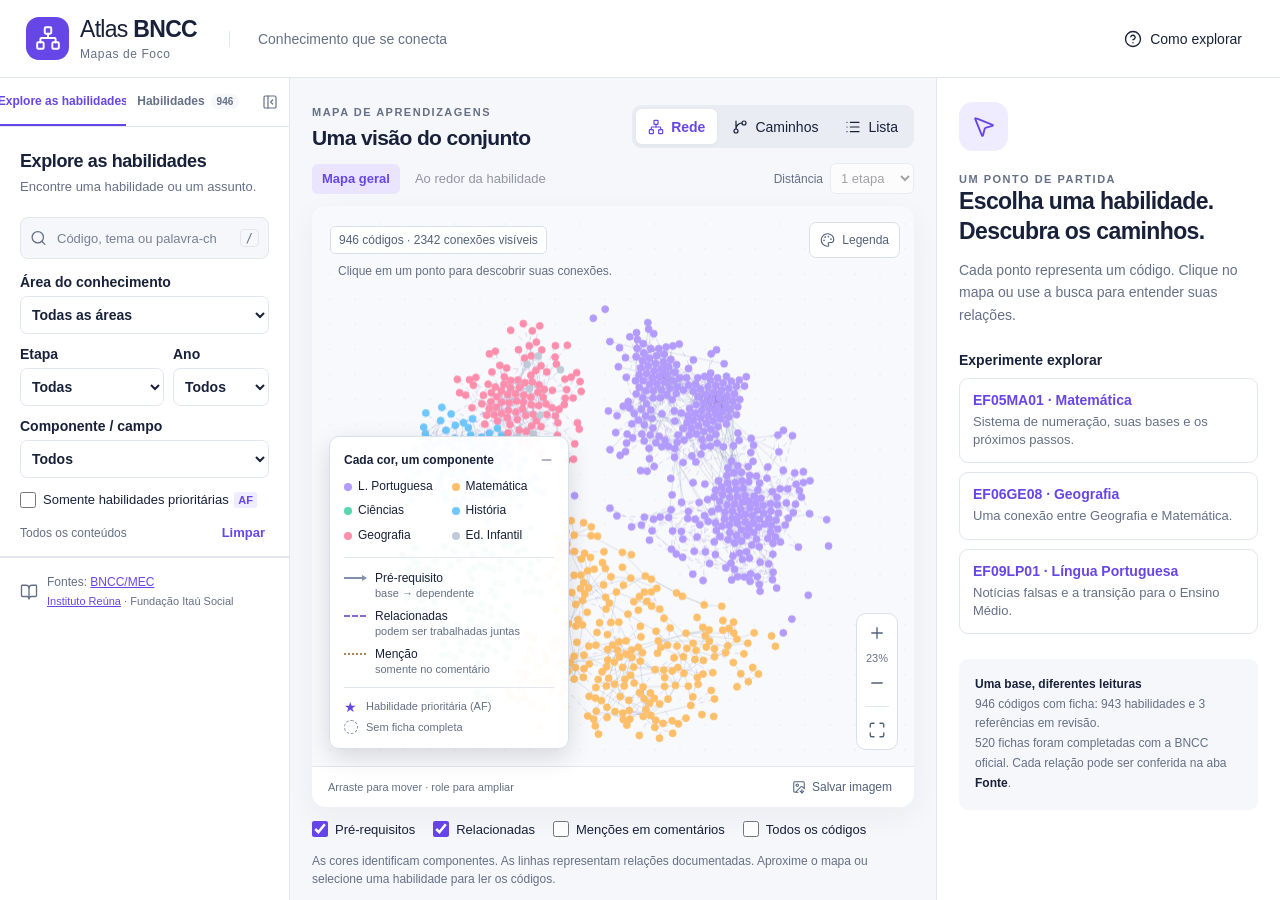
==== commit 18e501a4: "Remove standalone graph page" ====
--- a/index.html
+++ b/index.html
@@ -16,6 +16,6 @@
 <div class="sidebar-bottom"><i data-lucide="book-open"></i><span>Fontes: <a href="https://basenacionalcomum.mec.gov.br/" target="_blank" rel="noopener noreferrer">BNCC/MEC</a><br><small><a href="https://www.institutoreuna.org.br/" target="_blank" rel="noopener noreferrer">Instituto Reúna</a> · Fundação Itaú Social</small></span></div>
 </aside><button class="sidebar-restore" id="sidebar-restore" type="button" aria-label="Abrir coluna lateral" title="Abrir coluna lateral" hidden><i data-lucide="panel-left-open"></i></button>
 <main class="main"><div class="viewbar"><div class="view-title"><span class="eyebrow">MAPA DE APRENDIZAGENS</span><h2 id="view-title">Uma visão do conjunto</h2></div><div class="segmented" role="group" aria-label="Modo de visualização"><button data-view="network" aria-pressed="true"><i data-lucide="network"></i>Rede</button><button data-view="chain" aria-pressed="false"><i data-lucide="git-branch"></i>Caminhos</button><button data-view="list" aria-pressed="false"><i data-lucide="list"></i>Lista</button></div></div><div class="scopebar"><div class="segmented compact" role="group" aria-label="Abrangência"><button id="global" aria-pressed="true">Mapa geral</button><button id="local" aria-pressed="false">Ao redor da habilidade</button></div><label class="depth-label">Distância<select id="depth" aria-label="Distância de pré-requisitos"><option value="1">1 etapa</option><option value="2">2 etapas</option><option value="3">3 etapas</option><option value="4">4 etapas</option><option value="5">5 etapas</option><option value="6">6 etapas</option><option value="7">7 etapas</option><option value="8">8 etapas</option><option value="9">9 etapas</option></select></label><button class="quiet" id="clear-selection" hidden><i data-lucide="x"></i>Limpar seleção</button></div>
-<div class="graph-shell" id="graph-shell"><div class="graph-top"><span id="graph-count">Preparando o mapa…</span><div class="graph-actions"><a class="graph-button" href="./grafo.html" aria-label="Abrir o grafo em uma tela separada"><i data-lucide="expand"></i>Expandir grafo</a><button class="graph-button" id="legend-toggle" aria-expanded="true"><i data-lucide="palette"></i>Legenda</button></div></div><canvas id="graph" aria-label="Mapa das habilidades. Use também a lista e a ficha para navegação por teclado." role="img"></canvas><div class="graph-empty" id="graph-empty" hidden><i data-lucide="search-x"></i><h3>Nenhuma habilidade encontrada</h3><p>Tente outro termo ou limpe os filtros.</p></div><div class="graph-tip" id="graph-tip" hidden></div><div class="graph-instruction" id="graph-instruction">Clique em um ponto para descobrir suas conexões.</div><div class="legend" id="legend"><div class="legend-head"><strong>Cada cor, um componente</strong><button id="legend-close" aria-label="Recolher legenda"><i data-lucide="minus"></i></button></div><div class="color-legend" id="color-legend"></div><div class="line-legend"><span><b class="line before"></b>Pré-requisito <em>base → dependente</em></span><span><b class="line related"></b>Relacionadas <em>podem ser trabalhadas juntas</em></span><span><b class="line mention"></b>Menção <em>somente no comentário</em></span></div><div class="symbol-legend"><span><b class="symbol focal">★</b>Habilidade prioritária (AF)</span><span><b class="symbol reference"></b>Sem ficha completa</span></div></div><div class="zoom-controls"><button id="zoom-in" aria-label="Aproximar mapa"><i data-lucide="plus"></i></button><span id="zoom-label">100%</span><button id="zoom-out" aria-label="Afastar mapa"><i data-lucide="minus"></i></button><hr><button id="fit" aria-label="Enquadrar recorte"><i data-lucide="maximize"></i></button></div><div class="graph-footer"><span>Arraste para mover · role para ampliar</span><button id="export-image"><i data-lucide="image-down"></i>Salvar imagem</button></div></div>
+<div class="graph-shell" id="graph-shell"><div class="graph-top"><span id="graph-count">Preparando o mapa…</span><div class="graph-actions"><button class="graph-button" id="legend-toggle" aria-expanded="true"><i data-lucide="palette"></i>Legenda</button></div></div><canvas id="graph" aria-label="Mapa das habilidades. Use também a lista e a ficha para navegação por teclado." role="img"></canvas><div class="graph-empty" id="graph-empty" hidden><i data-lucide="search-x"></i><h3>Nenhuma habilidade encontrada</h3><p>Tente outro termo ou limpe os filtros.</p></div><div class="graph-tip" id="graph-tip" hidden></div><div class="graph-instruction" id="graph-instruction">Clique em um ponto para descobrir suas conexões.</div><div class="legend" id="legend"><div class="legend-head"><strong>Cada cor, um componente</strong><button id="legend-close" aria-label="Recolher legenda"><i data-lucide="minus"></i></button></div><div class="color-legend" id="color-legend"></div><div class="line-legend"><span><b class="line before"></b>Pré-requisito <em>base → dependente</em></span><span><b class="line related"></b>Relacionadas <em>podem ser trabalhadas juntas</em></span><span><b class="line mention"></b>Menção <em>somente no comentário</em></span></div><div class="symbol-legend"><span><b class="symbol focal">★</b>Habilidade prioritária (AF)</span><span><b class="symbol reference"></b>Sem ficha completa</span></div></div><div class="zoom-controls"><button id="zoom-in" aria-label="Aproximar mapa"><i data-lucide="plus"></i></button><span id="zoom-label">100%</span><button id="zoom-out" aria-label="Afastar mapa"><i data-lucide="minus"></i></button><hr><button id="fit" aria-label="Enquadrar recorte"><i data-lucide="maximize"></i></button></div><div class="graph-footer"><span>Arraste para mover · role para ampliar</span><button id="export-image"><i data-lucide="image-down"></i>Salvar imagem</button></div></div>
 <div id="list-view" class="list-view" hidden></div><div class="map-options"><label class="check"><input type="checkbox" id="show-pre" checked><span>Pré-requisitos</span></label><label class="check"><input type="checkbox" id="show-rel" checked><span>Relacionadas</span></label><label class="check"><input type="checkbox" id="show-mentions"><span>Menções em comentários</span></label><label class="check"><input type="checkbox" id="show-labels"><span>Todos os códigos</span></label></div><div class="context-note" id="context-note" role="status"></div><div class="trail" id="trail" hidden></div></main><aside class="detail" id="detail" aria-label="Detalhes da habilidade"><div id="detail-content"></div></aside></div><div class="toast" id="toast" role="status" hidden></div>
 <dialog id="help"><div class="dialog-head"><div><span class="eyebrow">GUIA RÁPIDO</span><h2>Leia o mapa com confiança</h2></div><button class="icon-button" id="help-close" aria-label="Fechar guia"><i data-lucide="x"></i></button></div><div class="guide-steps"><div><b>1</b><section><h3>Encontre seu ponto de partida</h3><p>Busque um código, um tema ou um assunto. Os filtros recortam a área, o ano e o componente.</p></section></div><div><b>2</b><section><h3>Descubra o que vem antes</h3><p>Escolha uma habilidade e abra <strong>Caminhos</strong>. As setas vão da base necessária para a habilidade que depende dela. Aumente a distância para ver até nove etapas.</p></section></div><div><b>3</b><section><h3>Explore as conexões</h3><p>As linhas tracejadas indicam habilidades relacionadas. Elas podem ser desenvolvidas juntas; não são automaticamente pré-requisitos.</p></section></div></div><div class="guide-note"><h3>O que os sinais significam</h3><p><strong>AF</strong>: habilidade prioritária. <strong>AC</strong>: aprendizagem complementar. <strong>EF</strong>: expectativa de fluência. A classificação pertence ao contexto do material. Todas as habilidades têm ficha. “BNCC oficial” identifica as novas fichas; “Referência em revisão” sinaliza códigos inconsistentes da planilha.</p><p>Habilidades como EF15LP14 pertencem a uma faixa de anos. Na Educação Infantil, os códigos representam objetivos de aprendizagem e desenvolvimento.</p><p>Campos vazios significam “não informado”, e não ausência de requisito pedagógico. Posição e tamanho dos pontos não medem importância ou domínio do estudante.</p></div><details class="about"><summary>Fonte, limites e dados</summary><p>Base: BNCC_Foco.xlsx, com 59 abas e 946 códigos, complementada pela <a href="https://basenacionalcomum.mec.gov.br/" target="_blank" rel="noopener noreferrer">BNCC oficial do MEC</a> (2018). Os Mapas de Foco têm idealização do <a href="https://www.institutoreuna.org.br/" target="_blank" rel="noopener noreferrer">Instituto Reúna</a> e realização do Instituto Reúna e Fundação Itaú Social. Esta ferramenta é uma visualização independente.</p><p>As 423 habilidades com ficha original foram preservadas e 520 receberam ficha com enunciado e página da BNCC oficial. Três códigos inexistentes no documento oficial têm ficha de revisão. Há 587 pares de pré-requisitos confirmados. Códigos suspeitos não foram corrigidos automaticamente. Proximidade na diagramação não foi convertida em dependência.</p><p><a href="./dados/BNCC_Analise_e_Modelo.md" download>Análise completa</a> · <a href="./dados/BNCC_Grafo.json" download>Dados do grafo</a> · <a href="./dados/Auditoria.md" download>Revisão das referências</a></p><p>O site funciona no seu navegador, sem contas, rastreamento ou serviços externos.</p></details><button class="primary wide" id="help-start">Explorar o mapa <i data-lucide="arrow-right"></i></button></dialog><noscript><div class="noscript">Ative JavaScript para explorar o mapa. Você também pode ler a <a href="./dados/BNCC_Analise_e_Modelo.md">análise completa</a>.</div></noscript></body></html>
--- a/styles.css
+++ b/styles.css
@@ -33,6 +33,16 @@
 @media(max-width:1250px){.workspace.sidebar-collapsed{grid-template-columns:0 minmax(350px,1fr) 305px}}
 @media(max-width:1040px){.workspace.sidebar-collapsed{grid-template-columns:0 minmax(0,1fr)}.workspace.sidebar-collapsed .sidebar{width:0}}
 @media(max-width:700px){.sidebar{overflow:visible}.sidebar-tabs{padding-right:0}.sidebar-collapse{display:none}.sidebar-filters{overflow:visible}.sidebar-skills{min-height:420px}.sidebar-skills .results{max-height:none}.sidebar-restore{display:none!important}}
+/* Sidebar collapse control: keep the two tabs balanced and leave a narrow, usable rail when closed. */
+.workspace{position:relative}
+.sidebar-tabs{grid-template-columns:minmax(0,1fr) minmax(0,1fr) 38px;padding-right:0}
+.sidebar-collapse{position:static;width:30px;height:32px;align-self:center;justify-self:center}
+.workspace.sidebar-collapsed{grid-template-columns:44px minmax(400px,1fr) 344px}
+.workspace.sidebar-collapsed .sidebar{display:none}
+.workspace.sidebar-collapsed .sidebar-restore{position:relative;left:auto;top:auto;align-self:start;justify-self:center;width:34px;height:42px;margin-top:16px;border-radius:0 9px 9px 0;border-left:0;box-shadow:3px 4px 15px #18213918}
+@media(max-width:1250px){.workspace.sidebar-collapsed{grid-template-columns:44px minmax(350px,1fr) 305px}}
+@media(max-width:1040px){.workspace.sidebar-collapsed{grid-template-columns:44px minmax(0,1fr)}.workspace.sidebar-collapsed .sidebar{display:none}}
+@media(max-width:700px){.sidebar-tabs{grid-template-columns:1fr 1fr;padding-right:0}.sidebar-collapse{display:none}.workspace.sidebar-collapsed{display:block}.workspace.sidebar-collapsed .sidebar-restore{display:none!important}}
 /* Source context shown on each competency card. */
 .competency-reference{display:block;margin-top:9px;color:#7a879b;font-size:10px;line-height:1.4}
 /* Light graph palette for screen viewing and economical printing. */
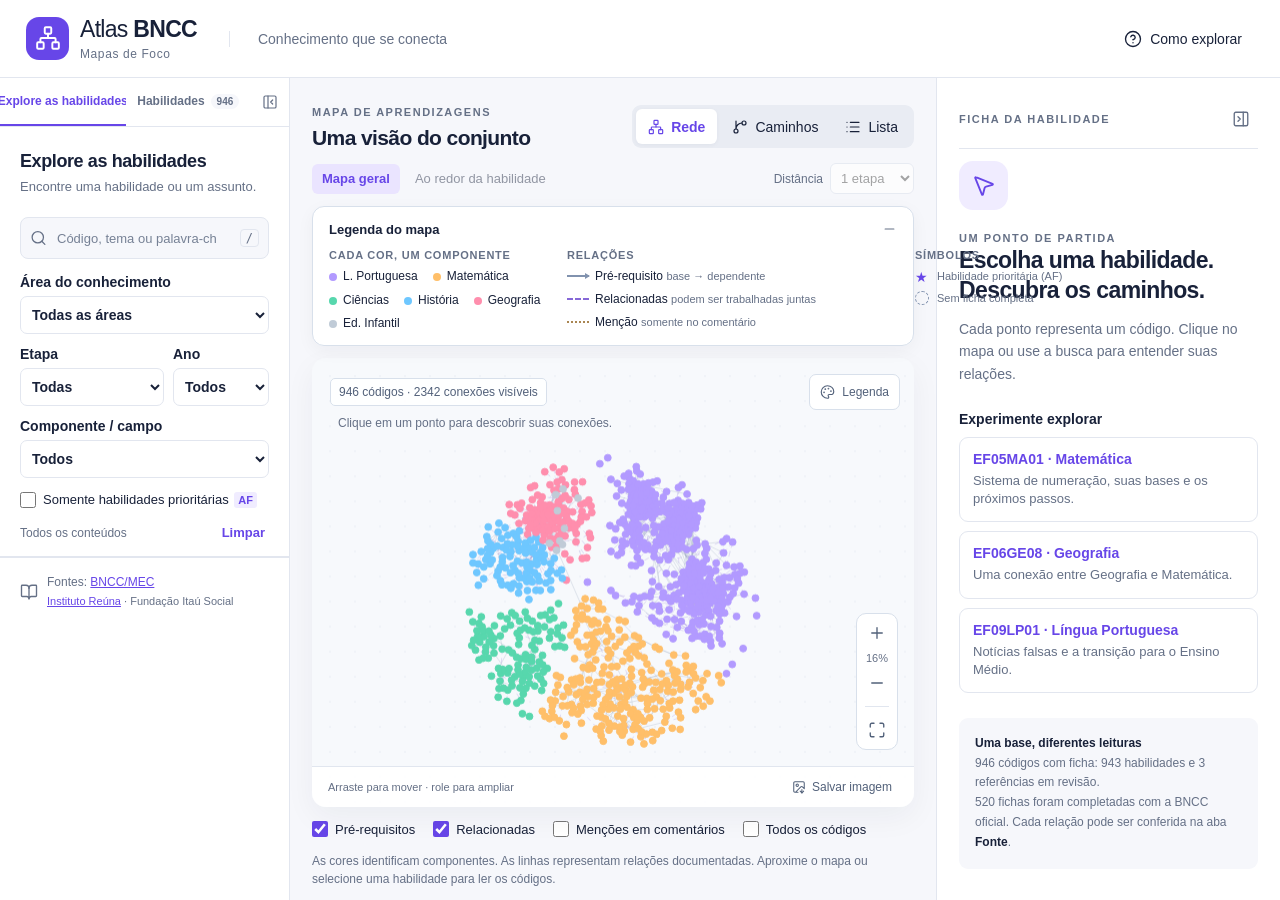
==== commit 19386701: "Move graph legend and collapse detail panel" ====
--- a/index.html
+++ b/index.html
@@ -16,6 +16,6 @@
 <div class="sidebar-bottom"><i data-lucide="book-open"></i><span>Fontes: <a href="https://basenacionalcomum.mec.gov.br/" target="_blank" rel="noopener noreferrer">BNCC/MEC</a><br><small><a href="https://www.institutoreuna.org.br/" target="_blank" rel="noopener noreferrer">Instituto Reúna</a> · Fundação Itaú Social</small></span></div>
 </aside><button class="sidebar-restore" id="sidebar-restore" type="button" aria-label="Abrir coluna lateral" title="Abrir coluna lateral" hidden><i data-lucide="panel-left-open"></i></button>
 <main class="main"><div class="viewbar"><div class="view-title"><span class="eyebrow">MAPA DE APRENDIZAGENS</span><h2 id="view-title">Uma visão do conjunto</h2></div><div class="segmented" role="group" aria-label="Modo de visualização"><button data-view="network" aria-pressed="true"><i data-lucide="network"></i>Rede</button><button data-view="chain" aria-pressed="false"><i data-lucide="git-branch"></i>Caminhos</button><button data-view="list" aria-pressed="false"><i data-lucide="list"></i>Lista</button></div></div><div class="scopebar"><div class="segmented compact" role="group" aria-label="Abrangência"><button id="global" aria-pressed="true">Mapa geral</button><button id="local" aria-pressed="false">Ao redor da habilidade</button></div><label class="depth-label">Distância<select id="depth" aria-label="Distância de pré-requisitos"><option value="1">1 etapa</option><option value="2">2 etapas</option><option value="3">3 etapas</option><option value="4">4 etapas</option><option value="5">5 etapas</option><option value="6">6 etapas</option><option value="7">7 etapas</option><option value="8">8 etapas</option><option value="9">9 etapas</option></select></label><button class="quiet" id="clear-selection" hidden><i data-lucide="x"></i>Limpar seleção</button></div>
-<div class="graph-shell" id="graph-shell"><div class="graph-top"><span id="graph-count">Preparando o mapa…</span><div class="graph-actions"><button class="graph-button" id="legend-toggle" aria-expanded="true"><i data-lucide="palette"></i>Legenda</button></div></div><canvas id="graph" aria-label="Mapa das habilidades. Use também a lista e a ficha para navegação por teclado." role="img"></canvas><div class="graph-empty" id="graph-empty" hidden><i data-lucide="search-x"></i><h3>Nenhuma habilidade encontrada</h3><p>Tente outro termo ou limpe os filtros.</p></div><div class="graph-tip" id="graph-tip" hidden></div><div class="graph-instruction" id="graph-instruction">Clique em um ponto para descobrir suas conexões.</div><div class="legend" id="legend"><div class="legend-head"><strong>Cada cor, um componente</strong><button id="legend-close" aria-label="Recolher legenda"><i data-lucide="minus"></i></button></div><div class="color-legend" id="color-legend"></div><div class="line-legend"><span><b class="line before"></b>Pré-requisito <em>base → dependente</em></span><span><b class="line related"></b>Relacionadas <em>podem ser trabalhadas juntas</em></span><span><b class="line mention"></b>Menção <em>somente no comentário</em></span></div><div class="symbol-legend"><span><b class="symbol focal">★</b>Habilidade prioritária (AF)</span><span><b class="symbol reference"></b>Sem ficha completa</span></div></div><div class="zoom-controls"><button id="zoom-in" aria-label="Aproximar mapa"><i data-lucide="plus"></i></button><span id="zoom-label">100%</span><button id="zoom-out" aria-label="Afastar mapa"><i data-lucide="minus"></i></button><hr><button id="fit" aria-label="Enquadrar recorte"><i data-lucide="maximize"></i></button></div><div class="graph-footer"><span>Arraste para mover · role para ampliar</span><button id="export-image"><i data-lucide="image-down"></i>Salvar imagem</button></div></div>
-<div id="list-view" class="list-view" hidden></div><div class="map-options"><label class="check"><input type="checkbox" id="show-pre" checked><span>Pré-requisitos</span></label><label class="check"><input type="checkbox" id="show-rel" checked><span>Relacionadas</span></label><label class="check"><input type="checkbox" id="show-mentions"><span>Menções em comentários</span></label><label class="check"><input type="checkbox" id="show-labels"><span>Todos os códigos</span></label></div><div class="context-note" id="context-note" role="status"></div><div class="trail" id="trail" hidden></div></main><aside class="detail" id="detail" aria-label="Detalhes da habilidade"><div id="detail-content"></div></aside></div><div class="toast" id="toast" role="status" hidden></div>
+<div class="legend map-legend" id="legend" aria-label="Legenda do mapa"><div class="legend-head"><strong>Legenda do mapa</strong><button id="legend-close" aria-label="Recolher legenda" title="Recolher legenda"><i data-lucide="minus"></i></button></div><div class="legend-groups"><section class="legend-group"><strong>Cada cor, um componente</strong><div class="color-legend" id="color-legend"></div></section><section class="legend-group"><strong>Relações</strong><div class="line-legend"><span><b class="line before"></b><span>Pré-requisito <em>base → dependente</em></span></span><span><b class="line related"></b><span>Relacionadas <em>podem ser trabalhadas juntas</em></span></span><span><b class="line mention"></b><span>Menção <em>somente no comentário</em></span></span></div></section><section class="legend-group"><strong>Símbolos</strong><div class="symbol-legend"><span><b class="symbol focal">★</b>Habilidade prioritária (AF)</span><span><b class="symbol reference"></b>Sem ficha completa</span></div></section></div></div><div class="graph-shell" id="graph-shell"><div class="graph-top"><span id="graph-count">Preparando o mapa…</span><div class="graph-actions"><button class="graph-button" id="legend-toggle" aria-expanded="true"><i data-lucide="palette"></i>Legenda</button></div></div><canvas id="graph" aria-label="Mapa das habilidades. Use também a lista e a ficha para navegação por teclado." role="img"></canvas><div class="graph-empty" id="graph-empty" hidden><i data-lucide="search-x"></i><h3>Nenhuma habilidade encontrada</h3><p>Tente outro termo ou limpe os filtros.</p></div><div class="graph-tip" id="graph-tip" hidden></div><div class="graph-instruction" id="graph-instruction">Clique em um ponto para descobrir suas conexões.</div><div class="zoom-controls"><button id="zoom-in" aria-label="Aproximar mapa"><i data-lucide="plus"></i></button><span id="zoom-label">100%</span><button id="zoom-out" aria-label="Afastar mapa"><i data-lucide="minus"></i></button><hr><button id="fit" aria-label="Enquadrar recorte"><i data-lucide="maximize"></i></button></div><div class="graph-footer"><span>Arraste para mover · role para ampliar</span><button id="export-image"><i data-lucide="image-down"></i>Salvar imagem</button></div></div>
+<div id="list-view" class="list-view" hidden></div><div class="map-options"><label class="check"><input type="checkbox" id="show-pre" checked><span>Pré-requisitos</span></label><label class="check"><input type="checkbox" id="show-rel" checked><span>Relacionadas</span></label><label class="check"><input type="checkbox" id="show-mentions"><span>Menções em comentários</span></label><label class="check"><input type="checkbox" id="show-labels"><span>Todos os códigos</span></label></div><div class="context-note" id="context-note" role="status"></div><div class="trail" id="trail" hidden></div></main><aside class="detail" id="detail" aria-label="Detalhes da habilidade"><div class="detail-head"><span class="eyebrow">FICHA DA HABILIDADE</span><button class="icon-button" id="detail-collapse" type="button" aria-label="Recolher ficha da habilidade" title="Recolher ficha da habilidade"><i data-lucide="panel-right-close"></i></button></div><div id="detail-content"></div></aside><button class="detail-restore" id="detail-restore" type="button" aria-label="Abrir ficha da habilidade" title="Abrir ficha da habilidade" hidden><i data-lucide="panel-right-open"></i></button></div><div class="toast" id="toast" role="status" hidden></div>
 <dialog id="help"><div class="dialog-head"><div><span class="eyebrow">GUIA RÁPIDO</span><h2>Leia o mapa com confiança</h2></div><button class="icon-button" id="help-close" aria-label="Fechar guia"><i data-lucide="x"></i></button></div><div class="guide-steps"><div><b>1</b><section><h3>Encontre seu ponto de partida</h3><p>Busque um código, um tema ou um assunto. Os filtros recortam a área, o ano e o componente.</p></section></div><div><b>2</b><section><h3>Descubra o que vem antes</h3><p>Escolha uma habilidade e abra <strong>Caminhos</strong>. As setas vão da base necessária para a habilidade que depende dela. Aumente a distância para ver até nove etapas.</p></section></div><div><b>3</b><section><h3>Explore as conexões</h3><p>As linhas tracejadas indicam habilidades relacionadas. Elas podem ser desenvolvidas juntas; não são automaticamente pré-requisitos.</p></section></div></div><div class="guide-note"><h3>O que os sinais significam</h3><p><strong>AF</strong>: habilidade prioritária. <strong>AC</strong>: aprendizagem complementar. <strong>EF</strong>: expectativa de fluência. A classificação pertence ao contexto do material. Todas as habilidades têm ficha. “BNCC oficial” identifica as novas fichas; “Referência em revisão” sinaliza códigos inconsistentes da planilha.</p><p>Habilidades como EF15LP14 pertencem a uma faixa de anos. Na Educação Infantil, os códigos representam objetivos de aprendizagem e desenvolvimento.</p><p>Campos vazios significam “não informado”, e não ausência de requisito pedagógico. Posição e tamanho dos pontos não medem importância ou domínio do estudante.</p></div><details class="about"><summary>Fonte, limites e dados</summary><p>Base: BNCC_Foco.xlsx, com 59 abas e 946 códigos, complementada pela <a href="https://basenacionalcomum.mec.gov.br/" target="_blank" rel="noopener noreferrer">BNCC oficial do MEC</a> (2018). Os Mapas de Foco têm idealização do <a href="https://www.institutoreuna.org.br/" target="_blank" rel="noopener noreferrer">Instituto Reúna</a> e realização do Instituto Reúna e Fundação Itaú Social. Esta ferramenta é uma visualização independente.</p><p>As 423 habilidades com ficha original foram preservadas e 520 receberam ficha com enunciado e página da BNCC oficial. Três códigos inexistentes no documento oficial têm ficha de revisão. Há 587 pares de pré-requisitos confirmados. Códigos suspeitos não foram corrigidos automaticamente. Proximidade na diagramação não foi convertida em dependência.</p><p><a href="./dados/BNCC_Analise_e_Modelo.md" download>Análise completa</a> · <a href="./dados/BNCC_Grafo.json" download>Dados do grafo</a> · <a href="./dados/Auditoria.md" download>Revisão das referências</a></p><p>O site funciona no seu navegador, sem contas, rastreamento ou serviços externos.</p></details><button class="primary wide" id="help-start">Explorar o mapa <i data-lucide="arrow-right"></i></button></dialog><noscript><div class="noscript">Ative JavaScript para explorar o mapa. Você também pode ler a <a href="./dados/BNCC_Analise_e_Modelo.md">análise completa</a>.</div></noscript></body></html>
--- a/styles.css
+++ b/styles.css
@@ -43,6 +43,32 @@
 @media(max-width:1250px){.workspace.sidebar-collapsed{grid-template-columns:44px minmax(350px,1fr) 305px}}
 @media(max-width:1040px){.workspace.sidebar-collapsed{grid-template-columns:44px minmax(0,1fr)}.workspace.sidebar-collapsed .sidebar{display:none}}
 @media(max-width:700px){.sidebar-tabs{grid-template-columns:1fr 1fr;padding-right:0}.sidebar-collapse{display:none}.workspace.sidebar-collapsed{display:block}.workspace.sidebar-collapsed .sidebar-restore{display:none!important}}
+/* Map legend sits above the canvas in three readable groups. */
+.map-legend{position:relative;left:auto;right:auto;top:auto;bottom:auto;width:auto;flex:none;padding:13px 16px;background:#fff;color:var(--ink);border:1px solid var(--line);border-radius:12px;box-shadow:0 5px 18px #1821390b;font-size:12px;z-index:1}
+.map-legend .legend-head{margin-bottom:11px}
+.map-legend .legend-head strong{font-size:13px;color:var(--ink)}
+.map-legend .legend-head button{color:var(--muted)}
+.legend-groups{display:grid;grid-template-columns:minmax(220px,1.1fr) minmax(330px,1.55fr) minmax(190px,.85fr);gap:18px;align-items:start}
+.legend-group>strong{display:block;margin-bottom:8px;color:var(--muted);font-size:11px;text-transform:uppercase;letter-spacing:.07em}
+.map-legend .color-legend{display:flex;flex-wrap:wrap;gap:8px 15px}
+.map-legend .color-legend span{font-size:12px;white-space:nowrap}
+.map-legend .line-legend{display:flex;flex-wrap:wrap;gap:9px 14px;border:0;margin:0;padding:0}
+.map-legend .line-legend>span{display:flex;align-items:center;gap:6px;white-space:nowrap}
+.map-legend .line-legend em{grid-column:auto;color:var(--muted);font-size:11px}
+.map-legend .symbol-legend{display:flex;flex-wrap:wrap;gap:8px 14px;border:0;margin:0;padding:0;color:var(--muted)}
+.map-legend .symbol-legend>span{white-space:nowrap}
+.detail-head{display:flex;align-items:center;justify-content:space-between;gap:8px;margin-bottom:12px;padding-bottom:12px;border-bottom:1px solid var(--line)}
+.detail-head .eyebrow{font-size:11px}
+.detail-toolbar{justify-content:flex-end}
+.detail-restore{position:fixed;right:7px;top:94px;z-index:15;display:none;place-items:center;width:34px;height:42px;border:1px solid var(--line);border-right:0;border-radius:9px 0 0 9px;background:#fff;color:var(--purple);box-shadow:-3px 4px 15px #18213918}
+.detail-restore:hover{background:var(--pale)}
+.detail-restore svg{width:16px;height:16px}
+.workspace.detail-collapsed{grid-template-columns:290px minmax(400px,1fr) 0}
+.workspace.detail-collapsed .detail{display:none}
+.workspace.detail-collapsed .detail-restore{display:grid}
+@media(max-width:1250px){.legend-groups{grid-template-columns:1fr 1.4fr 1fr}.workspace.detail-collapsed{grid-template-columns:260px minmax(350px,1fr) 0}}
+@media(max-width:1040px){.legend-groups{grid-template-columns:1fr 1fr}.legend-group:last-child{grid-column:1 / -1}.workspace.detail-collapsed{grid-template-columns:250px minmax(0,1fr)}.workspace.detail-collapsed .detail{display:none}}
+@media(max-width:700px){.map-legend{padding:12px}.legend-groups{grid-template-columns:1fr;gap:13px}.legend-group:last-child{grid-column:auto}.workspace.detail-collapsed{display:block}.workspace.detail-collapsed .detail-restore{display:grid;top:82px;right:8px}}
 /* Source context shown on each competency card. */
 .competency-reference{display:block;margin-top:9px;color:#7a879b;font-size:10px;line-height:1.4}
 /* Light graph palette for screen viewing and economical printing. */
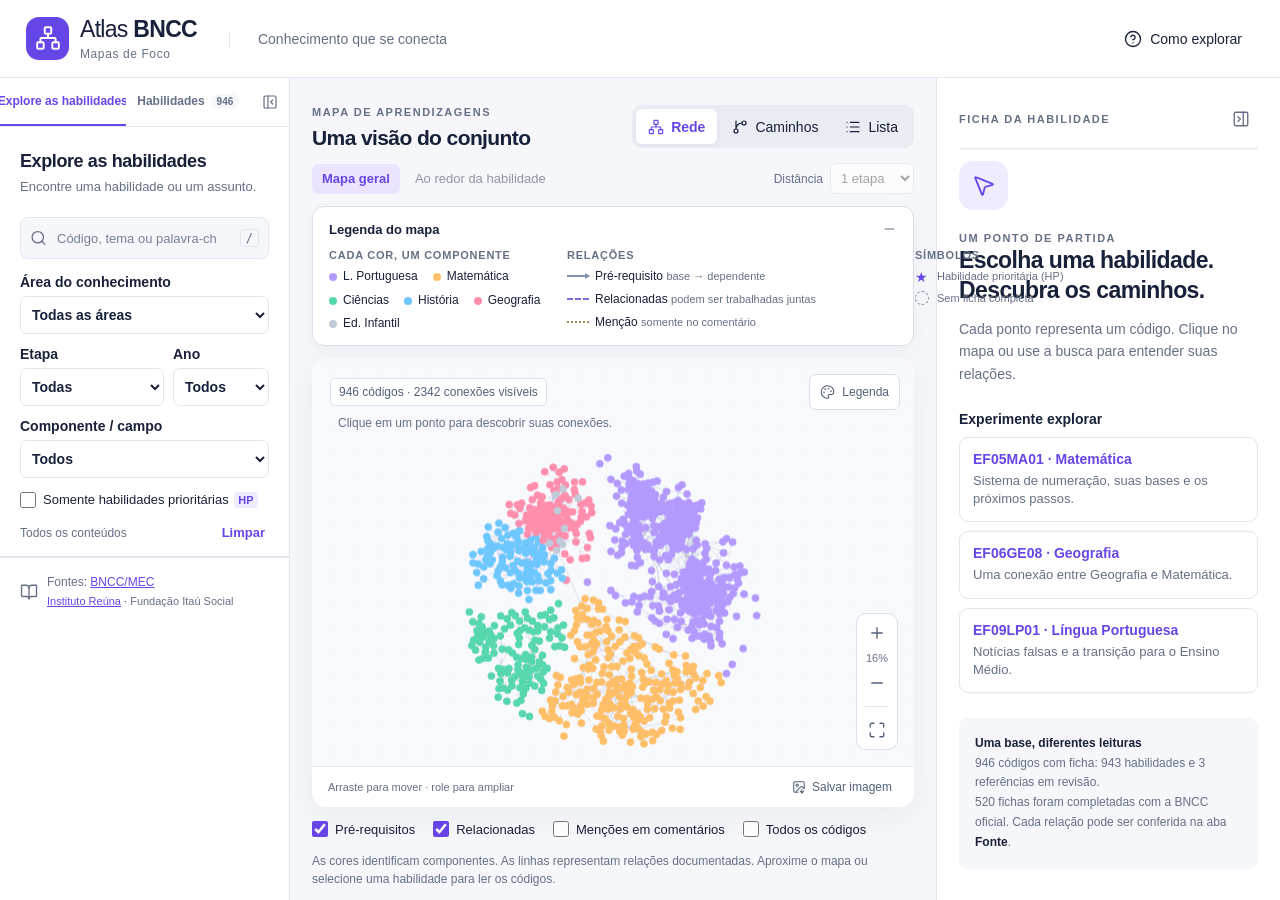
==== commit fd709c1c: "Use HP for priority skill labels" ====
--- a/index.html
+++ b/index.html
@@ -8,7 +8,7 @@
 </div>
 <section class="sidebar-panel sidebar-filters" id="sidebar-filters-panel" role="tabpanel" aria-labelledby="sidebar-tab-filters">
 <div class="sidebar-top"><h1>Explore as habilidades</h1><p>Encontre uma habilidade ou um assunto.</p><label class="searchbox"><i data-lucide="search"></i><input id="search" type="search" placeholder="Código, tema ou palavra-chave" autocomplete="off" aria-label="Buscar código, tema ou palavra-chave"><kbd>/</kbd></label></div>
-<div class="filters"><label>Área do conhecimento<select id="area"><option value="">Todas as áreas</option></select></label><div class="filter-pair"><label>Etapa<select id="stage"><option value="">Todas</option><option value="Ensino Fundamental">Fundamental</option><option value="Ensino Médio">Ensino Médio</option><option value="Educação Infantil">Ed. Infantil</option></select></label><label>Ano<select id="year"><option value="">Todos</option></select></label></div><label>Componente / campo<select id="component"><option value="">Todos</option></select></label><label class="check"><input type="checkbox" id="focal"><span>Somente habilidades prioritárias <b class="af-mini">AF</b></span></label><div class="filter-foot"><span id="filter-summary">Todos os conteúdos</span><button class="text-button" id="reset">Limpar</button></div></div>
+<div class="filters"><label>Área do conhecimento<select id="area"><option value="">Todas as áreas</option></select></label><div class="filter-pair"><label>Etapa<select id="stage"><option value="">Todas</option><option value="Ensino Fundamental">Fundamental</option><option value="Ensino Médio">Ensino Médio</option><option value="Educação Infantil">Ed. Infantil</option></select></label><label>Ano<select id="year"><option value="">Todos</option></select></label></div><label>Componente / campo<select id="component"><option value="">Todos</option></select></label><label class="check"><input type="checkbox" id="focal"><span>Somente habilidades prioritárias <b class="hp-mini">HP</b></span></label><div class="filter-foot"><span id="filter-summary">Todos os conteúdos</span><button class="text-button" id="reset">Limpar</button></div></div>
 </section>
 <section class="sidebar-panel sidebar-skills" id="sidebar-skills-panel" role="tabpanel" aria-labelledby="sidebar-tab-skills" hidden>
 <div class="result-heading"><h2>Habilidades encontradas</h2></div><div class="results" id="results" role="list" aria-label="Resultados da busca"></div>
@@ -16,6 +16,6 @@
 <div class="sidebar-bottom"><i data-lucide="book-open"></i><span>Fontes: <a href="https://basenacionalcomum.mec.gov.br/" target="_blank" rel="noopener noreferrer">BNCC/MEC</a><br><small><a href="https://www.institutoreuna.org.br/" target="_blank" rel="noopener noreferrer">Instituto Reúna</a> · Fundação Itaú Social</small></span></div>
 </aside><button class="sidebar-restore" id="sidebar-restore" type="button" aria-label="Abrir coluna lateral" title="Abrir coluna lateral" hidden><i data-lucide="panel-left-open"></i></button>
 <main class="main"><div class="viewbar"><div class="view-title"><span class="eyebrow">MAPA DE APRENDIZAGENS</span><h2 id="view-title">Uma visão do conjunto</h2></div><div class="segmented" role="group" aria-label="Modo de visualização"><button data-view="network" aria-pressed="true"><i data-lucide="network"></i>Rede</button><button data-view="chain" aria-pressed="false"><i data-lucide="git-branch"></i>Caminhos</button><button data-view="list" aria-pressed="false"><i data-lucide="list"></i>Lista</button></div></div><div class="scopebar"><div class="segmented compact" role="group" aria-label="Abrangência"><button id="global" aria-pressed="true">Mapa geral</button><button id="local" aria-pressed="false">Ao redor da habilidade</button></div><label class="depth-label">Distância<select id="depth" aria-label="Distância de pré-requisitos"><option value="1">1 etapa</option><option value="2">2 etapas</option><option value="3">3 etapas</option><option value="4">4 etapas</option><option value="5">5 etapas</option><option value="6">6 etapas</option><option value="7">7 etapas</option><option value="8">8 etapas</option><option value="9">9 etapas</option></select></label><button class="quiet" id="clear-selection" hidden><i data-lucide="x"></i>Limpar seleção</button></div>
-<div class="legend map-legend" id="legend" aria-label="Legenda do mapa"><div class="legend-head"><strong>Legenda do mapa</strong><button id="legend-close" aria-label="Recolher legenda" title="Recolher legenda"><i data-lucide="minus"></i></button></div><div class="legend-groups"><section class="legend-group"><strong>Cada cor, um componente</strong><div class="color-legend" id="color-legend"></div></section><section class="legend-group"><strong>Relações</strong><div class="line-legend"><span><b class="line before"></b><span>Pré-requisito <em>base → dependente</em></span></span><span><b class="line related"></b><span>Relacionadas <em>podem ser trabalhadas juntas</em></span></span><span><b class="line mention"></b><span>Menção <em>somente no comentário</em></span></span></div></section><section class="legend-group"><strong>Símbolos</strong><div class="symbol-legend"><span><b class="symbol focal">★</b>Habilidade prioritária (AF)</span><span><b class="symbol reference"></b>Sem ficha completa</span></div></section></div></div><div class="graph-shell" id="graph-shell"><div class="graph-top"><span id="graph-count">Preparando o mapa…</span><div class="graph-actions"><button class="graph-button" id="legend-toggle" aria-expanded="true"><i data-lucide="palette"></i>Legenda</button></div></div><canvas id="graph" aria-label="Mapa das habilidades. Use também a lista e a ficha para navegação por teclado." role="img"></canvas><div class="graph-empty" id="graph-empty" hidden><i data-lucide="search-x"></i><h3>Nenhuma habilidade encontrada</h3><p>Tente outro termo ou limpe os filtros.</p></div><div class="graph-tip" id="graph-tip" hidden></div><div class="graph-instruction" id="graph-instruction">Clique em um ponto para descobrir suas conexões.</div><div class="zoom-controls"><button id="zoom-in" aria-label="Aproximar mapa"><i data-lucide="plus"></i></button><span id="zoom-label">100%</span><button id="zoom-out" aria-label="Afastar mapa"><i data-lucide="minus"></i></button><hr><button id="fit" aria-label="Enquadrar recorte"><i data-lucide="maximize"></i></button></div><div class="graph-footer"><span>Arraste para mover · role para ampliar</span><button id="export-image"><i data-lucide="image-down"></i>Salvar imagem</button></div></div>
+<div class="legend map-legend" id="legend" aria-label="Legenda do mapa"><div class="legend-head"><strong>Legenda do mapa</strong><button id="legend-close" aria-label="Recolher legenda" title="Recolher legenda"><i data-lucide="minus"></i></button></div><div class="legend-groups"><section class="legend-group"><strong>Cada cor, um componente</strong><div class="color-legend" id="color-legend"></div></section><section class="legend-group"><strong>Relações</strong><div class="line-legend"><span><b class="line before"></b><span>Pré-requisito <em>base → dependente</em></span></span><span><b class="line related"></b><span>Relacionadas <em>podem ser trabalhadas juntas</em></span></span><span><b class="line mention"></b><span>Menção <em>somente no comentário</em></span></span></div></section><section class="legend-group"><strong>Símbolos</strong><div class="symbol-legend"><span><b class="symbol focal">★</b>Habilidade prioritária (HP)</span><span><b class="symbol reference"></b>Sem ficha completa</span></div></section></div></div><div class="graph-shell" id="graph-shell"><div class="graph-top"><span id="graph-count">Preparando o mapa…</span><div class="graph-actions"><button class="graph-button" id="legend-toggle" aria-expanded="true"><i data-lucide="palette"></i>Legenda</button></div></div><canvas id="graph" aria-label="Mapa das habilidades. Use também a lista e a ficha para navegação por teclado." role="img"></canvas><div class="graph-empty" id="graph-empty" hidden><i data-lucide="search-x"></i><h3>Nenhuma habilidade encontrada</h3><p>Tente outro termo ou limpe os filtros.</p></div><div class="graph-tip" id="graph-tip" hidden></div><div class="graph-instruction" id="graph-instruction">Clique em um ponto para descobrir suas conexões.</div><div class="zoom-controls"><button id="zoom-in" aria-label="Aproximar mapa"><i data-lucide="plus"></i></button><span id="zoom-label">100%</span><button id="zoom-out" aria-label="Afastar mapa"><i data-lucide="minus"></i></button><hr><button id="fit" aria-label="Enquadrar recorte"><i data-lucide="maximize"></i></button></div><div class="graph-footer"><span>Arraste para mover · role para ampliar</span><button id="export-image"><i data-lucide="image-down"></i>Salvar imagem</button></div></div>
 <div id="list-view" class="list-view" hidden></div><div class="map-options"><label class="check"><input type="checkbox" id="show-pre" checked><span>Pré-requisitos</span></label><label class="check"><input type="checkbox" id="show-rel" checked><span>Relacionadas</span></label><label class="check"><input type="checkbox" id="show-mentions"><span>Menções em comentários</span></label><label class="check"><input type="checkbox" id="show-labels"><span>Todos os códigos</span></label></div><div class="context-note" id="context-note" role="status"></div><div class="trail" id="trail" hidden></div></main><aside class="detail" id="detail" aria-label="Detalhes da habilidade"><div class="detail-head"><span class="eyebrow">FICHA DA HABILIDADE</span><button class="icon-button" id="detail-collapse" type="button" aria-label="Recolher ficha da habilidade" title="Recolher ficha da habilidade"><i data-lucide="panel-right-close"></i></button></div><div id="detail-content"></div></aside><button class="detail-restore" id="detail-restore" type="button" aria-label="Abrir ficha da habilidade" title="Abrir ficha da habilidade" hidden><i data-lucide="panel-right-open"></i></button></div><div class="toast" id="toast" role="status" hidden></div>
-<dialog id="help"><div class="dialog-head"><div><span class="eyebrow">GUIA RÁPIDO</span><h2>Leia o mapa com confiança</h2></div><button class="icon-button" id="help-close" aria-label="Fechar guia"><i data-lucide="x"></i></button></div><div class="guide-steps"><div><b>1</b><section><h3>Encontre seu ponto de partida</h3><p>Busque um código, um tema ou um assunto. Os filtros recortam a área, o ano e o componente.</p></section></div><div><b>2</b><section><h3>Descubra o que vem antes</h3><p>Escolha uma habilidade e abra <strong>Caminhos</strong>. As setas vão da base necessária para a habilidade que depende dela. Aumente a distância para ver até nove etapas.</p></section></div><div><b>3</b><section><h3>Explore as conexões</h3><p>As linhas tracejadas indicam habilidades relacionadas. Elas podem ser desenvolvidas juntas; não são automaticamente pré-requisitos.</p></section></div></div><div class="guide-note"><h3>O que os sinais significam</h3><p><strong>AF</strong>: habilidade prioritária. <strong>AC</strong>: aprendizagem complementar. <strong>EF</strong>: expectativa de fluência. A classificação pertence ao contexto do material. Todas as habilidades têm ficha. “BNCC oficial” identifica as novas fichas; “Referência em revisão” sinaliza códigos inconsistentes da planilha.</p><p>Habilidades como EF15LP14 pertencem a uma faixa de anos. Na Educação Infantil, os códigos representam objetivos de aprendizagem e desenvolvimento.</p><p>Campos vazios significam “não informado”, e não ausência de requisito pedagógico. Posição e tamanho dos pontos não medem importância ou domínio do estudante.</p></div><details class="about"><summary>Fonte, limites e dados</summary><p>Base: BNCC_Foco.xlsx, com 59 abas e 946 códigos, complementada pela <a href="https://basenacionalcomum.mec.gov.br/" target="_blank" rel="noopener noreferrer">BNCC oficial do MEC</a> (2018). Os Mapas de Foco têm idealização do <a href="https://www.institutoreuna.org.br/" target="_blank" rel="noopener noreferrer">Instituto Reúna</a> e realização do Instituto Reúna e Fundação Itaú Social. Esta ferramenta é uma visualização independente.</p><p>As 423 habilidades com ficha original foram preservadas e 520 receberam ficha com enunciado e página da BNCC oficial. Três códigos inexistentes no documento oficial têm ficha de revisão. Há 587 pares de pré-requisitos confirmados. Códigos suspeitos não foram corrigidos automaticamente. Proximidade na diagramação não foi convertida em dependência.</p><p><a href="./dados/BNCC_Analise_e_Modelo.md" download>Análise completa</a> · <a href="./dados/BNCC_Grafo.json" download>Dados do grafo</a> · <a href="./dados/Auditoria.md" download>Revisão das referências</a></p><p>O site funciona no seu navegador, sem contas, rastreamento ou serviços externos.</p></details><button class="primary wide" id="help-start">Explorar o mapa <i data-lucide="arrow-right"></i></button></dialog><noscript><div class="noscript">Ative JavaScript para explorar o mapa. Você também pode ler a <a href="./dados/BNCC_Analise_e_Modelo.md">análise completa</a>.</div></noscript></body></html>
+<dialog id="help"><div class="dialog-head"><div><span class="eyebrow">GUIA RÁPIDO</span><h2>Leia o mapa com confiança</h2></div><button class="icon-button" id="help-close" aria-label="Fechar guia"><i data-lucide="x"></i></button></div><div class="guide-steps"><div><b>1</b><section><h3>Encontre seu ponto de partida</h3><p>Busque um código, um tema ou um assunto. Os filtros recortam a área, o ano e o componente.</p></section></div><div><b>2</b><section><h3>Descubra o que vem antes</h3><p>Escolha uma habilidade e abra <strong>Caminhos</strong>. As setas vão da base necessária para a habilidade que depende dela. Aumente a distância para ver até nove etapas.</p></section></div><div><b>3</b><section><h3>Explore as conexões</h3><p>As linhas tracejadas indicam habilidades relacionadas. Elas podem ser desenvolvidas juntas; não são automaticamente pré-requisitos.</p></section></div></div><div class="guide-note"><h3>O que os sinais significam</h3><p><strong>HP</strong>: habilidade prioritária. <strong>AC</strong>: aprendizagem complementar. <strong>EF</strong>: expectativa de fluência. A classificação pertence ao contexto do material. Todas as habilidades têm ficha. “BNCC oficial” identifica as novas fichas; “Referência em revisão” sinaliza códigos inconsistentes da planilha.</p><p>Habilidades como EF15LP14 pertencem a uma faixa de anos. Na Educação Infantil, os códigos representam objetivos de aprendizagem e desenvolvimento.</p><p>Campos vazios significam “não informado”, e não ausência de requisito pedagógico. Posição e tamanho dos pontos não medem importância ou domínio do estudante.</p></div><details class="about"><summary>Fonte, limites e dados</summary><p>Base: BNCC_Foco.xlsx, com 59 abas e 946 códigos, complementada pela <a href="https://basenacionalcomum.mec.gov.br/" target="_blank" rel="noopener noreferrer">BNCC oficial do MEC</a> (2018). Os Mapas de Foco têm idealização do <a href="https://www.institutoreuna.org.br/" target="_blank" rel="noopener noreferrer">Instituto Reúna</a> e realização do Instituto Reúna e Fundação Itaú Social. Esta ferramenta é uma visualização independente.</p><p>As 423 habilidades com ficha original foram preservadas e 520 receberam ficha com enunciado e página da BNCC oficial. Três códigos inexistentes no documento oficial têm ficha de revisão. Há 587 pares de pré-requisitos confirmados. Códigos suspeitos não foram corrigidos automaticamente. Proximidade na diagramação não foi convertida em dependência.</p><p><a href="./dados/BNCC_Analise_e_Modelo.md" download>Análise completa</a> · <a href="./dados/BNCC_Grafo.json" download>Dados do grafo</a> · <a href="./dados/Auditoria.md" download>Revisão das referências</a></p><p>O site funciona no seu navegador, sem contas, rastreamento ou serviços externos.</p></details><button class="primary wide" id="help-start">Explorar o mapa <i data-lucide="arrow-right"></i></button></dialog><noscript><div class="noscript">Ative JavaScript para explorar o mapa. Você também pode ler a <a href="./dados/BNCC_Analise_e_Modelo.md">análise completa</a>.</div></noscript></body></html>
--- a/styles.css
+++ b/styles.css
@@ -1,4 +1,4 @@
-:root{--ink:#182139;--muted:#657086;--line:#e2e6ef;--surface:#f6f7fb;--purple:#6746e8;--pale:#f0ecff;--canvas:#11182c;color-scheme:light;font-family:Inter,"Segoe UI",Arial,sans-serif;font-size:16px}*{box-sizing:border-box}body{margin:0;color:var(--ink);background:var(--surface)}button,input,select{font:inherit}button{cursor:pointer;color:inherit;border:0;background:none}button:disabled{opacity:.45;cursor:not-allowed}button:focus-visible,a:focus-visible,input:focus-visible,select:focus-visible,summary:focus-visible{outline:3px solid #ab8eff;outline-offset:3px}a{color:var(--purple)}[hidden]{display:none!important}.lucide{width:18px;height:18px;stroke-width:1.8;flex-shrink:0}h1,h2,h3,p{margin:0}p{line-height:1.6}.topbar{height:78px;display:flex;align-items:center;gap:32px;padding:0 26px;background:white;border-bottom:1px solid var(--line)}.brand{display:flex;align-items:center;gap:11px;text-decoration:none;color:var(--ink);font-size:23px;font-weight:500;line-height:1.05;letter-spacing:-.7px}.brand b{font-weight:750}.brand small{display:block;font-size:12px;letter-spacing:.6px;margin-top:7px;color:var(--muted)}.brandmark{display:grid;place-items:center;width:43px;height:43px;background:var(--purple);color:white;border-radius:13px}.brandmark svg{width:26px;height:26px}.top-context{font-size:14px;color:var(--muted);border-left:1px solid var(--line);padding-left:28px}.topbar nav{display:flex;gap:8px;margin-left:auto}.quiet{display:inline-flex;align-items:center;justify-content:center;gap:8px;font-size:14px;padding:10px 12px;border-radius:8px}.quiet:hover{background:var(--pale);color:var(--purple)}.workspace{display:grid;grid-template-columns:290px minmax(400px,1fr) 344px;height:calc(100dvh - 78px);min-height:640px;max-width:2400px;margin:auto}.sidebar{background:white;border-right:1px solid var(--line);display:flex;min-height:0;flex-direction:column}.sidebar-top{padding:24px 20px 15px}.sidebar-top h1{font-size:18px;letter-spacing:-.4px}.sidebar-top p{font-size:13px;color:var(--muted);margin-top:5px}.searchbox{display:flex;align-items:center;gap:8px;border:1px solid var(--line);background:var(--surface);border-radius:8px;padding:11px 9px;margin-top:19px}.searchbox:focus-within{border-color:var(--purple);box-shadow:0 0 0 2px #6746e815}.searchbox svg{color:var(--muted);width:17px}.searchbox input{min-width:0;width:100%;background:transparent;border:none;outline:none;font-size:14px}.searchbox input::placeholder{color:#768195;font-size:13px}kbd{padding:1px 5px;border:1px solid var(--line);border-radius:4px;font-size:12px;color:var(--muted)}.filters{padding:0 20px 12px;display:grid;gap:12px;border-bottom:1px solid var(--line)}.filters label:not(.check){display:grid;gap:6px;font-size:14px;font-weight:600}.filters select{width:100%;min-width:0;font-size:14px;padding:9px 7px;border:1px solid var(--line);border-radius:7px;background:white;color:var(--ink);text-overflow:ellipsis}.filter-pair{display:grid;grid-template-columns:1.2fr .8fr;gap:9px}.check{display:flex;align-items:center;gap:7px;cursor:pointer;font-size:13px;line-height:1.5}.check input{accent-color:var(--purple);width:16px;height:16px;margin:0;flex:none}.af-mini{font-size:11px;padding:2px 4px;background:var(--pale);color:var(--purple);border-radius:3px;margin-left:2px}.filter-foot{display:flex;align-items:center;justify-content:space-between;font-size:12px;color:var(--muted)}.text-button{color:var(--purple);padding:4px;font-size:13px;font-weight:600}.result-heading{padding:15px 20px 9px;display:flex;justify-content:space-between;align-items:center}.result-heading h2{font-size:14px}.pill{background:var(--surface);padding:3px 8px;border-radius:20px;font-size:12px;color:var(--muted);font-variant-numeric:tabular-nums}.results{overflow:auto;flex:1;padding:0 8px 12px}.result{display:block;text-align:left;width:100%;padding:12px;border-radius:9px;border:1px solid transparent;margin-bottom:3px}.result:hover{background:var(--surface)}.result.active{background:var(--pale);border-color:#d6ccff}.result-top{display:flex;align-items:center;gap:7px;font-size:14px;font-weight:700}.result .dot{width:8px;height:8px;border-radius:50%;background:var(--node-color);flex-shrink:0}.result p{font-size:13px;color:var(--muted);line-height:1.45;margin-top:6px;display:-webkit-box;-webkit-line-clamp:2;-webkit-box-orient:vertical;overflow:hidden}.small-tag{margin-left:auto;font-size:11px;font-weight:600;padding:2px 4px;background:#fff9;border-radius:4px;color:#4e3d82}.result-meta{margin-top:6px;font-size:12px;color:var(--muted)}.results-empty{text-align:center;padding:25px 10px;font-size:14px;color:var(--muted)}.more{display:block;margin:10px auto;padding:10px;color:var(--purple);font-size:14px}.sidebar-bottom{border-top:1px solid var(--line);padding:15px 20px;display:flex;align-items:center;gap:9px;font-size:12px;color:var(--muted);line-height:1.6}.sidebar-bottom small{font-size:11px}.main{display:flex;flex-direction:column;padding:24px 22px 12px;min-width:0;min-height:0;gap:12px}.viewbar{display:flex;align-items:center;justify-content:space-between;gap:10px;flex-wrap:wrap}.eyebrow{font-size:11px;font-weight:750;letter-spacing:1.5px;color:var(--muted)}.view-title h2{font-size:21px;margin-top:4px;letter-spacing:-.6px;line-height:1.3}.segmented{display:flex;align-items:center;background:#e9ecf3;padding:4px;border-radius:9px;gap:3px}.segmented button{display:flex;gap:7px;align-items:center;justify-content:center;min-height:35px;font-size:14px;padding:7px 12px;border-radius:6px;white-space:nowrap}.segmented button[aria-pressed=true]{background:white;box-shadow:0 1px 4px #1821390c;color:var(--purple);font-weight:600}.segmented button:not([aria-pressed=true]):hover{background:#fff6}.segmented svg{width:16px;height:16px}.scopebar{display:flex;align-items:center;justify-content:space-between;gap:8px;flex-wrap:wrap}.compact{background:transparent;padding:0;gap:5px}.compact button{padding:6px 10px;font-size:13px;min-height:30px}.compact button[aria-pressed=true]{background:#eae4ff;box-shadow:none}.depth-label{display:flex;align-items:center;gap:7px;color:var(--muted);font-size:12px;margin-left:auto}.depth-label select{font-size:13px;border:1px solid var(--line);background:white;border-radius:6px;padding:6px}.scopebar .quiet{font-size:12px;padding:5px}.scopebar .quiet svg{width:14px}.graph-shell{position:relative;flex:1;min-height:330px;overflow:hidden;background:var(--canvas);border-radius:14px;isolation:isolate}canvas{display:block;width:100%;height:100%;touch-action:none;cursor:grab}canvas.dragging{cursor:grabbing}.graph-top{position:absolute;top:16px;left:18px;right:14px;display:flex;justify-content:space-between;align-items:center;gap:10px;pointer-events:none;z-index:2}.graph-top>span{font-size:12px;color:#c1cbdd;background:#11182ce6;padding:6px 8px;border-radius:5px}.graph-button{display:flex;align-items:center;gap:7px;pointer-events:auto;color:#e0e4f1;background:#263049;border:1px solid #3a445f;border-radius:7px;padding:8px 10px;font-size:12px}.graph-button svg{width:15px}.legend{position:absolute;bottom:58px;left:17px;width:240px;padding:14px;background:#1b2439f5;color:#e5e9f4;border:1px solid #3d4861;border-radius:10px;box-shadow:0 8px 24px #0002;font-size:12px;z-index:3}.legend-head{display:flex;justify-content:space-between;align-items:center;gap:8px;margin-bottom:10px}.legend-head strong{font-size:12px;font-weight:600}.legend-head button{color:#b9c6dc;padding:0;display:flex}.legend-head svg{width:15px}.color-legend{display:grid;grid-template-columns:1fr 1fr;gap:9px 5px}.color-legend span{display:flex;gap:6px;align-items:center;font-size:12px;line-height:1.3}.color-legend b{width:8px;height:8px;border-radius:50%;flex:none}.line-legend{display:grid;gap:10px;border-top:1px solid #3a4358;margin-top:13px;padding-top:13px}.line-legend>span{display:grid;grid-template-columns:26px 1fr;align-items:center;gap:2px 5px}.line-legend em{grid-column:2;color:#afbbd0;font-size:11px;font-style:normal}.line{display:block;width:22px;border-top:2px solid #bac9e5;position:relative}.line.before:after{content:'';position:absolute;right:-1px;top:-4px;border-left:5px solid #bac9e5;border-top:3px solid transparent;border-bottom:3px solid transparent}.line.related{border-top-style:dashed;border-color:#b69aff}.line.mention{border-top-style:dotted;border-color:#c2aa85}.symbol-legend{border-top:1px solid #3a4358;margin-top:12px;padding-top:11px;display:grid;gap:7px;font-size:11px;color:#c4cde0}.symbol-legend>span{display:flex;gap:8px;align-items:center}.symbol{display:inline-block;width:14px;height:14px}.symbol.focal{font-size:14px;font-weight:400;color:#e4d9ff}.symbol.reference{border:1px dashed #d0daef;border-radius:50%}.zoom-controls{position:absolute;right:16px;bottom:57px;background:#202a40;border:1px solid #3b4761;border-radius:10px;display:flex;flex-direction:column;align-items:center;overflow:hidden;z-index:4}.zoom-controls button{color:white;width:40px;height:38px;display:grid;place-items:center}.zoom-controls button:hover{background:#35435e}.zoom-controls span{font-size:11px;color:#c7d1e5;min-width:38px;text-align:center}.zoom-controls hr{border:0;border-top:1px solid #3b4761;width:24px;margin:4px 0}.graph-footer{position:absolute;bottom:0;left:0;right:0;padding:12px 16px;display:flex;align-items:center;justify-content:space-between;background:#11182ce6;gap:8px;color:#b9c7df;font-size:11px;z-index:2}.graph-footer button{display:flex;align-items:center;gap:6px;color:#d7e0f0;font-size:12px}.graph-footer svg{width:14px;height:14px}.graph-instruction{position:absolute;top:58px;left:26px;right:22px;pointer-events:none;font-size:12px;color:#aebbce}.graph-tip{position:absolute;background:white;color:var(--ink);max-width:250px;pointer-events:none;border-radius:8px;padding:12px;box-shadow:0 8px 26px #0003;z-index:5;font-size:12px}.graph-tip strong{display:block;font-size:14px;margin-bottom:5px}.graph-tip p{color:var(--muted);font-size:12px;line-height:1.5}.map-options{display:flex;gap:10px 18px;flex-wrap:wrap;align-items:center;padding:1px 0}.map-options .check{font-size:13px}.context-note{font-size:12px;line-height:1.5;color:var(--muted)}.trail{display:flex;align-items:center;gap:5px;flex-wrap:wrap;font-size:12px;color:var(--muted)}.trail button{font-size:12px;color:var(--purple);padding:3px 5px}.detail{background:white;border-left:1px solid var(--line);overflow:auto;min-height:0;padding:24px 22px}.welcome-icon{width:49px;height:49px;background:var(--pale);color:var(--purple);border-radius:14px;display:grid;place-items:center;margin-bottom:18px}.welcome-icon svg{width:25px;height:25px}.welcome h2{font-size:23px;letter-spacing:-.6px;line-height:1.3}.welcome>p{font-size:14px;color:var(--muted);margin-top:12px}.welcome h3{font-size:14px;margin:26px 0 10px}.starter-card{display:block;width:100%;text-align:left;border:1px solid var(--line);border-radius:9px;padding:13px;margin-bottom:9px;background:white}.starter-card:hover{border-color:#ad99f8;background:#faf9ff}.starter-card strong{display:block;font-size:14px;color:var(--purple)}.starter-card span{display:block;font-size:13px;margin-top:5px;color:var(--muted);line-height:1.4}.source-box{padding:16px;background:var(--surface);border-radius:9px;margin-top:25px;font-size:12px;color:var(--muted);line-height:1.65}.source-box b{color:var(--ink)}.detail-toolbar{display:flex;align-items:center;justify-content:space-between;gap:8px}.detail-toolbar .eyebrow{font-size:11px}.icon-button{display:inline-grid;place-items:center;width:34px;height:34px;border-radius:7px;color:var(--muted)}.icon-button:hover{background:var(--surface);color:var(--purple)}.detail-code{font-size:25px;font-weight:750;letter-spacing:-.7px;margin:9px 0}.badges{display:flex;flex-wrap:wrap;gap:5px;margin:10px 0 14px}.badge{display:inline-flex;gap:5px;align-items:center;font-size:12px;line-height:1.4;border-radius:5px;padding:4px 6px;background:var(--surface);color:var(--muted)}.badge.comp{background:var(--badge-bg);color:var(--badge-text);font-weight:600}.badge.af{background:var(--pale);color:var(--purple);font-weight:700}.detail-description{font-size:16px;line-height:1.65;color:#35415a}.detail-actions{display:flex;gap:7px;margin:18px 0}.primary{display:flex;align-items:center;justify-content:center;gap:7px;background:var(--purple);color:white;border-radius:8px;padding:11px 14px;font-size:14px;font-weight:600}.primary:hover{background:#5334c9}.primary svg{width:16px;height:16px}.secondary{display:flex;align-items:center;justify-content:center;gap:7px;border:1px solid var(--line);border-radius:8px;padding:10px;font-size:14px}.secondary:hover{border-color:#b6a4fa;background:var(--pale)}.wide{width:100%}.detail-tabs{display:flex;border-bottom:1px solid var(--line);margin:20px 0 16px;gap:17px}.detail-tabs button{font-size:14px;padding:11px 0;color:var(--muted);border-bottom:2px solid transparent}.detail-tabs button[aria-selected=true]{color:var(--purple);border-color:var(--purple);font-weight:600}.detail-section{margin:20px 0}.detail-section h3{font-size:14px;line-height:1.5;margin-bottom:9px}.detail-section p{font-size:14px;color:#4a5871}.detail-section .small{font-size:12px;color:var(--muted)}.field-text{font-size:14px;color:#4a5871;line-height:1.7;white-space:pre-line;overflow-wrap:anywhere}.record-picker{display:grid;font-size:12px;color:var(--muted);gap:6px}.record-picker select{width:100%;padding:9px;border:1px solid var(--line);border-radius:7px;background:white;font-size:13px;color:var(--ink)}.notice{background:#fff8e9;border:1px solid #f0d8a6;color:#71541c;padding:12px;border-radius:8px;font-size:12px;line-height:1.6;margin:15px 0}.relation-item{display:block;text-align:left;width:100%;border:1px solid var(--line);border-radius:8px;margin:7px 0;padding:10px}.relation-item:hover{border-color:#b4a3f5;background:#faf9ff}.relation-item b{font-size:14px;display:flex;justify-content:space-between;gap:8px}.relation-item b span{font-size:11px;font-weight:500;color:var(--muted)}.relation-item p{font-size:13px;color:var(--muted);line-height:1.45;margin-top:5px;display:-webkit-box;-webkit-line-clamp:2;-webkit-box-orient:vertical;overflow:hidden}.section-heading{display:flex;align-items:center;gap:8px}.section-heading .pill{font-size:12px}.source-detail{font-size:12px;line-height:1.6;margin:10px 0;padding:10px;background:var(--surface);border-radius:7px;overflow-wrap:anywhere}.source-detail strong{display:block;font-size:12px}.source-detail p{font-size:12px;color:var(--muted)}details.source-detail summary{cursor:pointer;font-size:12px}.footer-note{font-size:12px;color:var(--muted);line-height:1.6;margin-top:18px;border-top:1px solid var(--line);padding-top:13px}.list-view{flex:1;min-height:320px;overflow:auto;background:white;border:1px solid var(--line);border-radius:12px}.list-view table{width:100%;border-collapse:collapse}.list-view th{position:sticky;top:0;background:#f4f5fb;color:var(--muted);font-size:12px;text-align:left;padding:14px}.list-view td{padding:13px;border-top:1px solid var(--line);font-size:14px;vertical-align:top}.list-view td:first-child{white-space:nowrap}.list-view td button{font-weight:600;color:var(--purple);text-align:left;padding:0}.list-view td p{font-size:14px;line-height:1.5;max-width:450px}.list-view td small{color:var(--muted);font-size:12px;display:block;margin-top:5px}.list-view tr:hover{background:#faf9ff}.graph-empty{position:absolute;top:30%;left:15%;right:15%;text-align:center;color:white}.graph-empty svg{width:36px;height:36px;color:#bda9ff}.graph-empty h3{font-size:19px;margin:14px 0 8px}.graph-empty p{font-size:14px;color:#bdc9df}.toast{position:fixed;bottom:25px;left:50%;transform:translateX(-50%);background:#1b2540;color:white;border:1px solid #566185;border-radius:10px;padding:12px 20px;font-size:14px;max-width:90vw;z-index:100;box-shadow:0 8px 30px #0002}.skip{position:absolute;left:20px;top:-100px;background:white;padding:12px;z-index:110}.skip:focus{top:12px}dialog{border:0;border-radius:18px;width:min(600px,calc(100vw - 30px));max-height:90dvh;padding:28px;color:var(--ink);box-shadow:0 30px 80px #0004}dialog::backdrop{background:#0c132780;backdrop-filter:blur(4px)}.dialog-head{display:flex;align-items:flex-start;justify-content:space-between;gap:15px}.dialog-head h2{font-size:25px;letter-spacing:-.6px;margin-top:6px}.guide-steps{display:grid;gap:19px;margin:28px 0}.guide-steps>div{display:flex;gap:15px}.guide-steps>div>b{display:grid;place-items:center;flex-shrink:0;width:29px;height:29px;border-radius:50%;color:var(--purple);background:var(--pale);font-size:14px}.guide-steps h3{font-size:16px;margin:2px 0 6px}.guide-steps p{font-size:14px;color:var(--muted)}.guide-note{background:var(--surface);border-radius:10px;padding:17px}.guide-note h3{font-size:14px}.guide-note p{font-size:14px;color:var(--muted);margin-top:8px}.about{margin:20px 0;font-size:14px;line-height:1.6}.about summary{cursor:pointer;font-weight:600}.about p{margin-top:10px;font-size:14px;color:var(--muted)}.noscript{position:fixed;inset:0;z-index:300;background:white;padding:50px}.mobile-filter{display:none}
+:root{--ink:#182139;--muted:#657086;--line:#e2e6ef;--surface:#f6f7fb;--purple:#6746e8;--pale:#f0ecff;--canvas:#11182c;color-scheme:light;font-family:Inter,"Segoe UI",Arial,sans-serif;font-size:16px}*{box-sizing:border-box}body{margin:0;color:var(--ink);background:var(--surface)}button,input,select{font:inherit}button{cursor:pointer;color:inherit;border:0;background:none}button:disabled{opacity:.45;cursor:not-allowed}button:focus-visible,a:focus-visible,input:focus-visible,select:focus-visible,summary:focus-visible{outline:3px solid #ab8eff;outline-offset:3px}a{color:var(--purple)}[hidden]{display:none!important}.lucide{width:18px;height:18px;stroke-width:1.8;flex-shrink:0}h1,h2,h3,p{margin:0}p{line-height:1.6}.topbar{height:78px;display:flex;align-items:center;gap:32px;padding:0 26px;background:white;border-bottom:1px solid var(--line)}.brand{display:flex;align-items:center;gap:11px;text-decoration:none;color:var(--ink);font-size:23px;font-weight:500;line-height:1.05;letter-spacing:-.7px}.brand b{font-weight:750}.brand small{display:block;font-size:12px;letter-spacing:.6px;margin-top:7px;color:var(--muted)}.brandmark{display:grid;place-items:center;width:43px;height:43px;background:var(--purple);color:white;border-radius:13px}.brandmark svg{width:26px;height:26px}.top-context{font-size:14px;color:var(--muted);border-left:1px solid var(--line);padding-left:28px}.topbar nav{display:flex;gap:8px;margin-left:auto}.quiet{display:inline-flex;align-items:center;justify-content:center;gap:8px;font-size:14px;padding:10px 12px;border-radius:8px}.quiet:hover{background:var(--pale);color:var(--purple)}.workspace{display:grid;grid-template-columns:290px minmax(400px,1fr) 344px;height:calc(100dvh - 78px);min-height:640px;max-width:2400px;margin:auto}.sidebar{background:white;border-right:1px solid var(--line);display:flex;min-height:0;flex-direction:column}.sidebar-top{padding:24px 20px 15px}.sidebar-top h1{font-size:18px;letter-spacing:-.4px}.sidebar-top p{font-size:13px;color:var(--muted);margin-top:5px}.searchbox{display:flex;align-items:center;gap:8px;border:1px solid var(--line);background:var(--surface);border-radius:8px;padding:11px 9px;margin-top:19px}.searchbox:focus-within{border-color:var(--purple);box-shadow:0 0 0 2px #6746e815}.searchbox svg{color:var(--muted);width:17px}.searchbox input{min-width:0;width:100%;background:transparent;border:none;outline:none;font-size:14px}.searchbox input::placeholder{color:#768195;font-size:13px}kbd{padding:1px 5px;border:1px solid var(--line);border-radius:4px;font-size:12px;color:var(--muted)}.filters{padding:0 20px 12px;display:grid;gap:12px;border-bottom:1px solid var(--line)}.filters label:not(.check){display:grid;gap:6px;font-size:14px;font-weight:600}.filters select{width:100%;min-width:0;font-size:14px;padding:9px 7px;border:1px solid var(--line);border-radius:7px;background:white;color:var(--ink);text-overflow:ellipsis}.filter-pair{display:grid;grid-template-columns:1.2fr .8fr;gap:9px}.check{display:flex;align-items:center;gap:7px;cursor:pointer;font-size:13px;line-height:1.5}.check input{accent-color:var(--purple);width:16px;height:16px;margin:0;flex:none}.hp-mini{font-size:11px;padding:2px 4px;background:var(--pale);color:var(--purple);border-radius:3px;margin-left:2px}.filter-foot{display:flex;align-items:center;justify-content:space-between;font-size:12px;color:var(--muted)}.text-button{color:var(--purple);padding:4px;font-size:13px;font-weight:600}.result-heading{padding:15px 20px 9px;display:flex;justify-content:space-between;align-items:center}.result-heading h2{font-size:14px}.pill{background:var(--surface);padding:3px 8px;border-radius:20px;font-size:12px;color:var(--muted);font-variant-numeric:tabular-nums}.results{overflow:auto;flex:1;padding:0 8px 12px}.result{display:block;text-align:left;width:100%;padding:12px;border-radius:9px;border:1px solid transparent;margin-bottom:3px}.result:hover{background:var(--surface)}.result.active{background:var(--pale);border-color:#d6ccff}.result-top{display:flex;align-items:center;gap:7px;font-size:14px;font-weight:700}.result .dot{width:8px;height:8px;border-radius:50%;background:var(--node-color);flex-shrink:0}.result p{font-size:13px;color:var(--muted);line-height:1.45;margin-top:6px;display:-webkit-box;-webkit-line-clamp:2;-webkit-box-orient:vertical;overflow:hidden}.small-tag{margin-left:auto;font-size:11px;font-weight:600;padding:2px 4px;background:#fff9;border-radius:4px;color:#4e3d82}.result-meta{margin-top:6px;font-size:12px;color:var(--muted)}.results-empty{text-align:center;padding:25px 10px;font-size:14px;color:var(--muted)}.more{display:block;margin:10px auto;padding:10px;color:var(--purple);font-size:14px}.sidebar-bottom{border-top:1px solid var(--line);padding:15px 20px;display:flex;align-items:center;gap:9px;font-size:12px;color:var(--muted);line-height:1.6}.sidebar-bottom small{font-size:11px}.main{display:flex;flex-direction:column;padding:24px 22px 12px;min-width:0;min-height:0;gap:12px}.viewbar{display:flex;align-items:center;justify-content:space-between;gap:10px;flex-wrap:wrap}.eyebrow{font-size:11px;font-weight:750;letter-spacing:1.5px;color:var(--muted)}.view-title h2{font-size:21px;margin-top:4px;letter-spacing:-.6px;line-height:1.3}.segmented{display:flex;align-items:center;background:#e9ecf3;padding:4px;border-radius:9px;gap:3px}.segmented button{display:flex;gap:7px;align-items:center;justify-content:center;min-height:35px;font-size:14px;padding:7px 12px;border-radius:6px;white-space:nowrap}.segmented button[aria-pressed=true]{background:white;box-shadow:0 1px 4px #1821390c;color:var(--purple);font-weight:600}.segmented button:not([aria-pressed=true]):hover{background:#fff6}.segmented svg{width:16px;height:16px}.scopebar{display:flex;align-items:center;justify-content:space-between;gap:8px;flex-wrap:wrap}.compact{background:transparent;padding:0;gap:5px}.compact button{padding:6px 10px;font-size:13px;min-height:30px}.compact button[aria-pressed=true]{background:#eae4ff;box-shadow:none}.depth-label{display:flex;align-items:center;gap:7px;color:var(--muted);font-size:12px;margin-left:auto}.depth-label select{font-size:13px;border:1px solid var(--line);background:white;border-radius:6px;padding:6px}.scopebar .quiet{font-size:12px;padding:5px}.scopebar .quiet svg{width:14px}.graph-shell{position:relative;flex:1;min-height:330px;overflow:hidden;background:var(--canvas);border-radius:14px;isolation:isolate}canvas{display:block;width:100%;height:100%;touch-action:none;cursor:grab}canvas.dragging{cursor:grabbing}.graph-top{position:absolute;top:16px;left:18px;right:14px;display:flex;justify-content:space-between;align-items:center;gap:10px;pointer-events:none;z-index:2}.graph-top>span{font-size:12px;color:#c1cbdd;background:#11182ce6;padding:6px 8px;border-radius:5px}.graph-button{display:flex;align-items:center;gap:7px;pointer-events:auto;color:#e0e4f1;background:#263049;border:1px solid #3a445f;border-radius:7px;padding:8px 10px;font-size:12px}.graph-button svg{width:15px}.legend{position:absolute;bottom:58px;left:17px;width:240px;padding:14px;background:#1b2439f5;color:#e5e9f4;border:1px solid #3d4861;border-radius:10px;box-shadow:0 8px 24px #0002;font-size:12px;z-index:3}.legend-head{display:flex;justify-content:space-between;align-items:center;gap:8px;margin-bottom:10px}.legend-head strong{font-size:12px;font-weight:600}.legend-head button{color:#b9c6dc;padding:0;display:flex}.legend-head svg{width:15px}.color-legend{display:grid;grid-template-columns:1fr 1fr;gap:9px 5px}.color-legend span{display:flex;gap:6px;align-items:center;font-size:12px;line-height:1.3}.color-legend b{width:8px;height:8px;border-radius:50%;flex:none}.line-legend{display:grid;gap:10px;border-top:1px solid #3a4358;margin-top:13px;padding-top:13px}.line-legend>span{display:grid;grid-template-columns:26px 1fr;align-items:center;gap:2px 5px}.line-legend em{grid-column:2;color:#afbbd0;font-size:11px;font-style:normal}.line{display:block;width:22px;border-top:2px solid #bac9e5;position:relative}.line.before:after{content:'';position:absolute;right:-1px;top:-4px;border-left:5px solid #bac9e5;border-top:3px solid transparent;border-bottom:3px solid transparent}.line.related{border-top-style:dashed;border-color:#b69aff}.line.mention{border-top-style:dotted;border-color:#c2aa85}.symbol-legend{border-top:1px solid #3a4358;margin-top:12px;padding-top:11px;display:grid;gap:7px;font-size:11px;color:#c4cde0}.symbol-legend>span{display:flex;gap:8px;align-items:center}.symbol{display:inline-block;width:14px;height:14px}.symbol.focal{font-size:14px;font-weight:400;color:#e4d9ff}.symbol.reference{border:1px dashed #d0daef;border-radius:50%}.zoom-controls{position:absolute;right:16px;bottom:57px;background:#202a40;border:1px solid #3b4761;border-radius:10px;display:flex;flex-direction:column;align-items:center;overflow:hidden;z-index:4}.zoom-controls button{color:white;width:40px;height:38px;display:grid;place-items:center}.zoom-controls button:hover{background:#35435e}.zoom-controls span{font-size:11px;color:#c7d1e5;min-width:38px;text-align:center}.zoom-controls hr{border:0;border-top:1px solid #3b4761;width:24px;margin:4px 0}.graph-footer{position:absolute;bottom:0;left:0;right:0;padding:12px 16px;display:flex;align-items:center;justify-content:space-between;background:#11182ce6;gap:8px;color:#b9c7df;font-size:11px;z-index:2}.graph-footer button{display:flex;align-items:center;gap:6px;color:#d7e0f0;font-size:12px}.graph-footer svg{width:14px;height:14px}.graph-instruction{position:absolute;top:58px;left:26px;right:22px;pointer-events:none;font-size:12px;color:#aebbce}.graph-tip{position:absolute;background:white;color:var(--ink);max-width:250px;pointer-events:none;border-radius:8px;padding:12px;box-shadow:0 8px 26px #0003;z-index:5;font-size:12px}.graph-tip strong{display:block;font-size:14px;margin-bottom:5px}.graph-tip p{color:var(--muted);font-size:12px;line-height:1.5}.map-options{display:flex;gap:10px 18px;flex-wrap:wrap;align-items:center;padding:1px 0}.map-options .check{font-size:13px}.context-note{font-size:12px;line-height:1.5;color:var(--muted)}.trail{display:flex;align-items:center;gap:5px;flex-wrap:wrap;font-size:12px;color:var(--muted)}.trail button{font-size:12px;color:var(--purple);padding:3px 5px}.detail{background:white;border-left:1px solid var(--line);overflow:auto;min-height:0;padding:24px 22px}.welcome-icon{width:49px;height:49px;background:var(--pale);color:var(--purple);border-radius:14px;display:grid;place-items:center;margin-bottom:18px}.welcome-icon svg{width:25px;height:25px}.welcome h2{font-size:23px;letter-spacing:-.6px;line-height:1.3}.welcome>p{font-size:14px;color:var(--muted);margin-top:12px}.welcome h3{font-size:14px;margin:26px 0 10px}.starter-card{display:block;width:100%;text-align:left;border:1px solid var(--line);border-radius:9px;padding:13px;margin-bottom:9px;background:white}.starter-card:hover{border-color:#ad99f8;background:#faf9ff}.starter-card strong{display:block;font-size:14px;color:var(--purple)}.starter-card span{display:block;font-size:13px;margin-top:5px;color:var(--muted);line-height:1.4}.source-box{padding:16px;background:var(--surface);border-radius:9px;margin-top:25px;font-size:12px;color:var(--muted);line-height:1.65}.source-box b{color:var(--ink)}.detail-toolbar{display:flex;align-items:center;justify-content:space-between;gap:8px}.detail-toolbar .eyebrow{font-size:11px}.icon-button{display:inline-grid;place-items:center;width:34px;height:34px;border-radius:7px;color:var(--muted)}.icon-button:hover{background:var(--surface);color:var(--purple)}.detail-code{font-size:25px;font-weight:750;letter-spacing:-.7px;margin:9px 0}.badges{display:flex;flex-wrap:wrap;gap:5px;margin:10px 0 14px}.badge{display:inline-flex;gap:5px;align-items:center;font-size:12px;line-height:1.4;border-radius:5px;padding:4px 6px;background:var(--surface);color:var(--muted)}.badge.comp{background:var(--badge-bg);color:var(--badge-text);font-weight:600}.badge.hp{background:var(--pale);color:var(--purple);font-weight:700}.detail-description{font-size:16px;line-height:1.65;color:#35415a}.detail-actions{display:flex;gap:7px;margin:18px 0}.primary{display:flex;align-items:center;justify-content:center;gap:7px;background:var(--purple);color:white;border-radius:8px;padding:11px 14px;font-size:14px;font-weight:600}.primary:hover{background:#5334c9}.primary svg{width:16px;height:16px}.secondary{display:flex;align-items:center;justify-content:center;gap:7px;border:1px solid var(--line);border-radius:8px;padding:10px;font-size:14px}.secondary:hover{border-color:#b6a4fa;background:var(--pale)}.wide{width:100%}.detail-tabs{display:flex;border-bottom:1px solid var(--line);margin:20px 0 16px;gap:17px}.detail-tabs button{font-size:14px;padding:11px 0;color:var(--muted);border-bottom:2px solid transparent}.detail-tabs button[aria-selected=true]{color:var(--purple);border-color:var(--purple);font-weight:600}.detail-section{margin:20px 0}.detail-section h3{font-size:14px;line-height:1.5;margin-bottom:9px}.detail-section p{font-size:14px;color:#4a5871}.detail-section .small{font-size:12px;color:var(--muted)}.field-text{font-size:14px;color:#4a5871;line-height:1.7;white-space:pre-line;overflow-wrap:anywhere}.record-picker{display:grid;font-size:12px;color:var(--muted);gap:6px}.record-picker select{width:100%;padding:9px;border:1px solid var(--line);border-radius:7px;background:white;font-size:13px;color:var(--ink)}.notice{background:#fff8e9;border:1px solid #f0d8a6;color:#71541c;padding:12px;border-radius:8px;font-size:12px;line-height:1.6;margin:15px 0}.relation-item{display:block;text-align:left;width:100%;border:1px solid var(--line);border-radius:8px;margin:7px 0;padding:10px}.relation-item:hover{border-color:#b4a3f5;background:#faf9ff}.relation-item b{font-size:14px;display:flex;justify-content:space-between;gap:8px}.relation-item b span{font-size:11px;font-weight:500;color:var(--muted)}.relation-item p{font-size:13px;color:var(--muted);line-height:1.45;margin-top:5px;display:-webkit-box;-webkit-line-clamp:2;-webkit-box-orient:vertical;overflow:hidden}.section-heading{display:flex;align-items:center;gap:8px}.section-heading .pill{font-size:12px}.source-detail{font-size:12px;line-height:1.6;margin:10px 0;padding:10px;background:var(--surface);border-radius:7px;overflow-wrap:anywhere}.source-detail strong{display:block;font-size:12px}.source-detail p{font-size:12px;color:var(--muted)}details.source-detail summary{cursor:pointer;font-size:12px}.footer-note{font-size:12px;color:var(--muted);line-height:1.6;margin-top:18px;border-top:1px solid var(--line);padding-top:13px}.list-view{flex:1;min-height:320px;overflow:auto;background:white;border:1px solid var(--line);border-radius:12px}.list-view table{width:100%;border-collapse:collapse}.list-view th{position:sticky;top:0;background:#f4f5fb;color:var(--muted);font-size:12px;text-align:left;padding:14px}.list-view td{padding:13px;border-top:1px solid var(--line);font-size:14px;vertical-align:top}.list-view td:first-child{white-space:nowrap}.list-view td button{font-weight:600;color:var(--purple);text-align:left;padding:0}.list-view td p{font-size:14px;line-height:1.5;max-width:450px}.list-view td small{color:var(--muted);font-size:12px;display:block;margin-top:5px}.list-view tr:hover{background:#faf9ff}.graph-empty{position:absolute;top:30%;left:15%;right:15%;text-align:center;color:white}.graph-empty svg{width:36px;height:36px;color:#bda9ff}.graph-empty h3{font-size:19px;margin:14px 0 8px}.graph-empty p{font-size:14px;color:#bdc9df}.toast{position:fixed;bottom:25px;left:50%;transform:translateX(-50%);background:#1b2540;color:white;border:1px solid #566185;border-radius:10px;padding:12px 20px;font-size:14px;max-width:90vw;z-index:100;box-shadow:0 8px 30px #0002}.skip{position:absolute;left:20px;top:-100px;background:white;padding:12px;z-index:110}.skip:focus{top:12px}dialog{border:0;border-radius:18px;width:min(600px,calc(100vw - 30px));max-height:90dvh;padding:28px;color:var(--ink);box-shadow:0 30px 80px #0004}dialog::backdrop{background:#0c132780;backdrop-filter:blur(4px)}.dialog-head{display:flex;align-items:flex-start;justify-content:space-between;gap:15px}.dialog-head h2{font-size:25px;letter-spacing:-.6px;margin-top:6px}.guide-steps{display:grid;gap:19px;margin:28px 0}.guide-steps>div{display:flex;gap:15px}.guide-steps>div>b{display:grid;place-items:center;flex-shrink:0;width:29px;height:29px;border-radius:50%;color:var(--purple);background:var(--pale);font-size:14px}.guide-steps h3{font-size:16px;margin:2px 0 6px}.guide-steps p{font-size:14px;color:var(--muted)}.guide-note{background:var(--surface);border-radius:10px;padding:17px}.guide-note h3{font-size:14px}.guide-note p{font-size:14px;color:var(--muted);margin-top:8px}.about{margin:20px 0;font-size:14px;line-height:1.6}.about summary{cursor:pointer;font-weight:600}.about p{margin-top:10px;font-size:14px;color:var(--muted)}.noscript{position:fixed;inset:0;z-index:300;background:white;padding:50px}.mobile-filter{display:none}
 @media(min-width:1600px){.workspace{grid-template-columns:310px minmax(500px,1fr) 390px}.main,.detail{padding:28px}.graph-shell{min-height:440px}}
 @media(max-width:1250px){.workspace{grid-template-columns:260px minmax(350px,1fr) 305px}.main{padding:18px 15px 10px}.sidebar-top{padding:20px 16px 15px}.filters{padding-left:16px;padding-right:16px}.detail{padding:20px 17px}.view-title h2{font-size:19px}.segmented button{font-size:13px;padding:7px 9px}.top-context{display:none}.legend{width:225px}.scopebar .quiet{display:none}}
 @media(max-width:1040px){.workspace{grid-template-columns:250px minmax(0,1fr);height:auto;min-height:calc(100dvh - 78px)}.sidebar{grid-row:1 / 3;max-height:calc(100dvh - 78px);position:sticky;top:0}.main{min-height:720px;height:calc(100dvh - 78px)}.detail{grid-column:2;border-top:1px solid var(--line);border-left:none;overflow:visible}.detail .welcome{max-width:650px}.detail-tabs{gap:25px}.graph-shell{min-height:400px}}
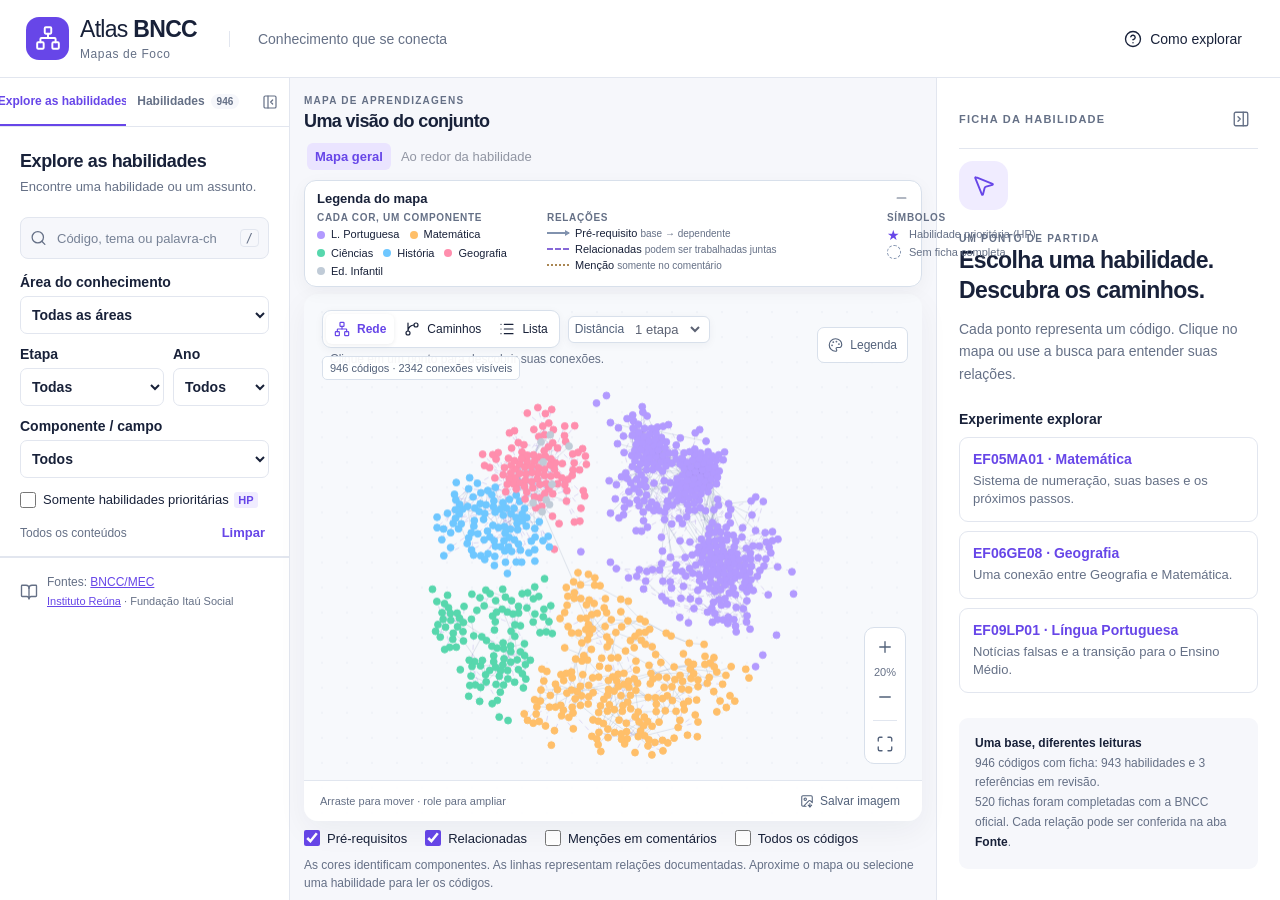
==== commit 85b27eb5: "Move map view controls into canvas" ====
--- a/index.html
+++ b/index.html
@@ -15,7 +15,7 @@
 </section>
 <div class="sidebar-bottom"><i data-lucide="book-open"></i><span>Fontes: <a href="https://basenacionalcomum.mec.gov.br/" target="_blank" rel="noopener noreferrer">BNCC/MEC</a><br><small><a href="https://www.institutoreuna.org.br/" target="_blank" rel="noopener noreferrer">Instituto Reúna</a> · Fundação Itaú Social</small></span></div>
 </aside><button class="sidebar-restore" id="sidebar-restore" type="button" aria-label="Abrir coluna lateral" title="Abrir coluna lateral" hidden><i data-lucide="panel-left-open"></i></button>
-<main class="main"><div class="viewbar"><div class="view-title"><span class="eyebrow">MAPA DE APRENDIZAGENS</span><h2 id="view-title">Uma visão do conjunto</h2></div><div class="segmented" role="group" aria-label="Modo de visualização"><button data-view="network" aria-pressed="true"><i data-lucide="network"></i>Rede</button><button data-view="chain" aria-pressed="false"><i data-lucide="git-branch"></i>Caminhos</button><button data-view="list" aria-pressed="false"><i data-lucide="list"></i>Lista</button></div></div><div class="scopebar"><div class="segmented compact" role="group" aria-label="Abrangência"><button id="global" aria-pressed="true">Mapa geral</button><button id="local" aria-pressed="false">Ao redor da habilidade</button></div><label class="depth-label">Distância<select id="depth" aria-label="Distância de pré-requisitos"><option value="1">1 etapa</option><option value="2">2 etapas</option><option value="3">3 etapas</option><option value="4">4 etapas</option><option value="5">5 etapas</option><option value="6">6 etapas</option><option value="7">7 etapas</option><option value="8">8 etapas</option><option value="9">9 etapas</option></select></label><button class="quiet" id="clear-selection" hidden><i data-lucide="x"></i>Limpar seleção</button></div>
-<div class="legend map-legend" id="legend" aria-label="Legenda do mapa"><div class="legend-head"><strong>Legenda do mapa</strong><button id="legend-close" aria-label="Recolher legenda" title="Recolher legenda"><i data-lucide="minus"></i></button></div><div class="legend-groups"><section class="legend-group"><strong>Cada cor, um componente</strong><div class="color-legend" id="color-legend"></div></section><section class="legend-group"><strong>Relações</strong><div class="line-legend"><span><b class="line before"></b><span>Pré-requisito <em>base → dependente</em></span></span><span><b class="line related"></b><span>Relacionadas <em>podem ser trabalhadas juntas</em></span></span><span><b class="line mention"></b><span>Menção <em>somente no comentário</em></span></span></div></section><section class="legend-group"><strong>Símbolos</strong><div class="symbol-legend"><span><b class="symbol focal">★</b>Habilidade prioritária (HP)</span><span><b class="symbol reference"></b>Sem ficha completa</span></div></section></div></div><div class="graph-shell" id="graph-shell"><div class="graph-top"><span id="graph-count">Preparando o mapa…</span><div class="graph-actions"><button class="graph-button" id="legend-toggle" aria-expanded="true"><i data-lucide="palette"></i>Legenda</button></div></div><canvas id="graph" aria-label="Mapa das habilidades. Use também a lista e a ficha para navegação por teclado." role="img"></canvas><div class="graph-empty" id="graph-empty" hidden><i data-lucide="search-x"></i><h3>Nenhuma habilidade encontrada</h3><p>Tente outro termo ou limpe os filtros.</p></div><div class="graph-tip" id="graph-tip" hidden></div><div class="graph-instruction" id="graph-instruction">Clique em um ponto para descobrir suas conexões.</div><div class="zoom-controls"><button id="zoom-in" aria-label="Aproximar mapa"><i data-lucide="plus"></i></button><span id="zoom-label">100%</span><button id="zoom-out" aria-label="Afastar mapa"><i data-lucide="minus"></i></button><hr><button id="fit" aria-label="Enquadrar recorte"><i data-lucide="maximize"></i></button></div><div class="graph-footer"><span>Arraste para mover · role para ampliar</span><button id="export-image"><i data-lucide="image-down"></i>Salvar imagem</button></div></div>
+<main class="main"><div class="viewbar"><div class="view-title"><span class="eyebrow">MAPA DE APRENDIZAGENS</span><h2 id="view-title">Uma visão do conjunto</h2></div></div><div class="scopebar"><div class="segmented compact" role="group" aria-label="Abrangência"><button id="global" aria-pressed="true">Mapa geral</button><button id="local" aria-pressed="false">Ao redor da habilidade</button></div><button class="quiet" id="clear-selection" hidden><i data-lucide="x"></i>Limpar seleção</button></div>
+<div class="legend map-legend" id="legend" aria-label="Legenda do mapa"><div class="legend-head"><strong>Legenda do mapa</strong><button id="legend-close" aria-label="Recolher legenda" title="Recolher legenda"><i data-lucide="minus"></i></button></div><div class="legend-groups"><section class="legend-group"><strong>Cada cor, um componente</strong><div class="color-legend" id="color-legend"></div></section><section class="legend-group"><strong>Relações</strong><div class="line-legend"><span><b class="line before"></b><span>Pré-requisito <em>base → dependente</em></span></span><span><b class="line related"></b><span>Relacionadas <em>podem ser trabalhadas juntas</em></span></span><span><b class="line mention"></b><span>Menção <em>somente no comentário</em></span></span></div></section><section class="legend-group"><strong>Símbolos</strong><div class="symbol-legend"><span><b class="symbol focal">★</b>Habilidade prioritária (HP)</span><span><b class="symbol reference"></b>Sem ficha completa</span></div></section></div></div><div class="graph-shell" id="graph-shell"><div class="graph-top"><div class="graph-map-controls"><div class="segmented map-view-modes" role="group" aria-label="Modo de visualização"><button data-view="network" aria-pressed="true"><i data-lucide="network"></i>Rede</button><button data-view="chain" aria-pressed="false"><i data-lucide="git-branch"></i>Caminhos</button><button data-view="list" aria-pressed="false"><i data-lucide="list"></i>Lista</button></div><label class="depth-label">Distância<select id="depth" aria-label="Distância de pré-requisitos"><option value="1">1 etapa</option><option value="2">2 etapas</option><option value="3">3 etapas</option><option value="4">4 etapas</option><option value="5">5 etapas</option><option value="6">6 etapas</option><option value="7">7 etapas</option><option value="8">8 etapas</option><option value="9">9 etapas</option></select></label><span id="graph-count">Preparando o mapa…</span></div><div class="graph-actions"><button class="graph-button" id="legend-toggle" aria-expanded="true"><i data-lucide="palette"></i>Legenda</button></div></div><canvas id="graph" aria-label="Mapa das habilidades. Use também a lista e a ficha para navegação por teclado." role="img"></canvas><div class="graph-empty" id="graph-empty" hidden><i data-lucide="search-x"></i><h3>Nenhuma habilidade encontrada</h3><p>Tente outro termo ou limpe os filtros.</p></div><div class="graph-tip" id="graph-tip" hidden></div><div class="graph-instruction" id="graph-instruction">Clique em um ponto para descobrir suas conexões.</div><div class="zoom-controls"><button id="zoom-in" aria-label="Aproximar mapa"><i data-lucide="plus"></i></button><span id="zoom-label">100%</span><button id="zoom-out" aria-label="Afastar mapa"><i data-lucide="minus"></i></button><hr><button id="fit" aria-label="Enquadrar recorte"><i data-lucide="maximize"></i></button></div><div class="graph-footer"><span>Arraste para mover · role para ampliar</span><button id="export-image"><i data-lucide="image-down"></i>Salvar imagem</button></div></div>
 <div id="list-view" class="list-view" hidden></div><div class="map-options"><label class="check"><input type="checkbox" id="show-pre" checked><span>Pré-requisitos</span></label><label class="check"><input type="checkbox" id="show-rel" checked><span>Relacionadas</span></label><label class="check"><input type="checkbox" id="show-mentions"><span>Menções em comentários</span></label><label class="check"><input type="checkbox" id="show-labels"><span>Todos os códigos</span></label></div><div class="context-note" id="context-note" role="status"></div><div class="trail" id="trail" hidden></div></main><aside class="detail" id="detail" aria-label="Detalhes da habilidade"><div class="detail-head"><span class="eyebrow">FICHA DA HABILIDADE</span><button class="icon-button" id="detail-collapse" type="button" aria-label="Recolher ficha da habilidade" title="Recolher ficha da habilidade"><i data-lucide="panel-right-close"></i></button></div><div id="detail-content"></div></aside><button class="detail-restore" id="detail-restore" type="button" aria-label="Abrir ficha da habilidade" title="Abrir ficha da habilidade" hidden><i data-lucide="panel-right-open"></i></button></div><div class="toast" id="toast" role="status" hidden></div>
 <dialog id="help"><div class="dialog-head"><div><span class="eyebrow">GUIA RÁPIDO</span><h2>Leia o mapa com confiança</h2></div><button class="icon-button" id="help-close" aria-label="Fechar guia"><i data-lucide="x"></i></button></div><div class="guide-steps"><div><b>1</b><section><h3>Encontre seu ponto de partida</h3><p>Busque um código, um tema ou um assunto. Os filtros recortam a área, o ano e o componente.</p></section></div><div><b>2</b><section><h3>Descubra o que vem antes</h3><p>Escolha uma habilidade e abra <strong>Caminhos</strong>. As setas vão da base necessária para a habilidade que depende dela. Aumente a distância para ver até nove etapas.</p></section></div><div><b>3</b><section><h3>Explore as conexões</h3><p>As linhas tracejadas indicam habilidades relacionadas. Elas podem ser desenvolvidas juntas; não são automaticamente pré-requisitos.</p></section></div></div><div class="guide-note"><h3>O que os sinais significam</h3><p><strong>HP</strong>: habilidade prioritária. <strong>AC</strong>: aprendizagem complementar. <strong>EF</strong>: expectativa de fluência. A classificação pertence ao contexto do material. Todas as habilidades têm ficha. “BNCC oficial” identifica as novas fichas; “Referência em revisão” sinaliza códigos inconsistentes da planilha.</p><p>Habilidades como EF15LP14 pertencem a uma faixa de anos. Na Educação Infantil, os códigos representam objetivos de aprendizagem e desenvolvimento.</p><p>Campos vazios significam “não informado”, e não ausência de requisito pedagógico. Posição e tamanho dos pontos não medem importância ou domínio do estudante.</p></div><details class="about"><summary>Fonte, limites e dados</summary><p>Base: BNCC_Foco.xlsx, com 59 abas e 946 códigos, complementada pela <a href="https://basenacionalcomum.mec.gov.br/" target="_blank" rel="noopener noreferrer">BNCC oficial do MEC</a> (2018). Os Mapas de Foco têm idealização do <a href="https://www.institutoreuna.org.br/" target="_blank" rel="noopener noreferrer">Instituto Reúna</a> e realização do Instituto Reúna e Fundação Itaú Social. Esta ferramenta é uma visualização independente.</p><p>As 423 habilidades com ficha original foram preservadas e 520 receberam ficha com enunciado e página da BNCC oficial. Três códigos inexistentes no documento oficial têm ficha de revisão. Há 587 pares de pré-requisitos confirmados. Códigos suspeitos não foram corrigidos automaticamente. Proximidade na diagramação não foi convertida em dependência.</p><p><a href="./dados/BNCC_Analise_e_Modelo.md" download>Análise completa</a> · <a href="./dados/BNCC_Grafo.json" download>Dados do grafo</a> · <a href="./dados/Auditoria.md" download>Revisão das referências</a></p><p>O site funciona no seu navegador, sem contas, rastreamento ou serviços externos.</p></details><button class="primary wide" id="help-start">Explorar o mapa <i data-lucide="arrow-right"></i></button></dialog><noscript><div class="noscript">Ative JavaScript para explorar o mapa. Você também pode ler a <a href="./dados/BNCC_Analise_e_Modelo.md">análise completa</a>.</div></noscript></body></html>
--- a/styles.css
+++ b/styles.css
@@ -85,3 +85,34 @@
 .graph-footer{background:#fffffff2;color:#657086;border-top:1px solid #e1e6ef}.graph-footer button{color:#52617a}
 .graph-instruction{color:#657086}
 .graph-empty{color:#243447}.graph-empty p{color:#657086}
+.connection-summary{background:var(--surface);border:1px solid var(--line);border-radius:10px;padding:13px;margin:0 0 20px}.connection-summary .section-heading{justify-content:space-between;margin-bottom:10px}.connection-summary .section-heading h3{margin:0}.connection-metrics{display:grid;grid-template-columns:repeat(3,minmax(0,1fr));gap:8px}.connection-metric{background:white;border:1px solid var(--line);border-radius:8px;padding:10px;min-width:0}.connection-metric strong{display:block;color:var(--purple);font-size:20px;line-height:1.1}.connection-metric span{display:block;color:var(--ink);font-size:11px;line-height:1.35;margin-top:4px}.connection-metric small{display:block;color:var(--muted);font-size:10px;line-height:1.35;margin-top:5px}.connection-summary>.small{margin-top:10px}@media (max-width:1100px){.connection-metrics{grid-template-columns:1fr 1fr}}@media (max-width:500px){.connection-metrics{grid-template-columns:1fr}}
+/* Compact map controls leave more vertical space for the graph. */
+@media(min-width:701px){
+.main{padding:12px 14px 8px;gap:7px}
+.viewbar{gap:7px}
+.view-title h2{font-size:18px;margin-top:2px}
+.eyebrow{font-size:10px;letter-spacing:1.25px}
+.segmented{padding:3px;gap:2px}
+.segmented button{min-height:31px;padding:5px 8px;font-size:13px}
+.scopebar{gap:6px}
+.compact button{min-height:27px;padding:4px 8px}
+.depth-label select{padding:4px 6px}
+.map-legend{padding:8px 12px}
+.map-legend .legend-head{margin-bottom:5px}
+.legend-groups{gap:10px}
+.legend-group>strong{margin-bottom:4px;font-size:10px}
+.map-legend .color-legend{gap:4px 10px}
+.map-legend .line-legend{gap:4px 10px}
+.map-legend .symbol-legend{gap:4px 10px}
+.map-legend .color-legend span,.map-legend .line-legend>span,.map-legend .symbol-legend>span{font-size:11px}
+.map-legend .line-legend em{font-size:10px}
+}
+/* View modes and distance live inside the map controls. */
+.graph-map-controls{display:flex;align-items:center;gap:8px;flex-wrap:wrap;max-width:calc(100% - 100px);pointer-events:auto}
+.graph-map-controls .map-view-modes{background:#fff;border:1px solid #d8e0eb;box-shadow:0 2px 8px #1821390c}
+.graph-map-controls .map-view-modes button{font-size:12px;min-height:30px;padding:5px 8px}
+.graph-map-controls .map-view-modes button[aria-pressed=true]{box-shadow:0 1px 4px #18213914}
+.graph-map-controls .depth-label{margin-left:0;gap:5px;background:#fff;border:1px solid #d8e0eb;border-radius:6px;padding:4px 6px;color:#52617a;box-shadow:0 2px 8px #1821390c}
+.graph-map-controls .depth-label select{border:0;padding:0 2px;background:transparent;color:var(--ink)}
+.graph-map-controls>span{font-size:11px;color:#52617a;background:#ffffffee;border:1px solid #d8e0eb;padding:5px 7px;border-radius:5px;white-space:nowrap}
+@media(max-width:700px){.graph-map-controls{max-width:calc(100% - 62px);gap:5px}.graph-map-controls .map-view-modes button{padding:5px 6px}.graph-map-controls>span{order:3}.graph-map-controls .depth-label{font-size:11px}}
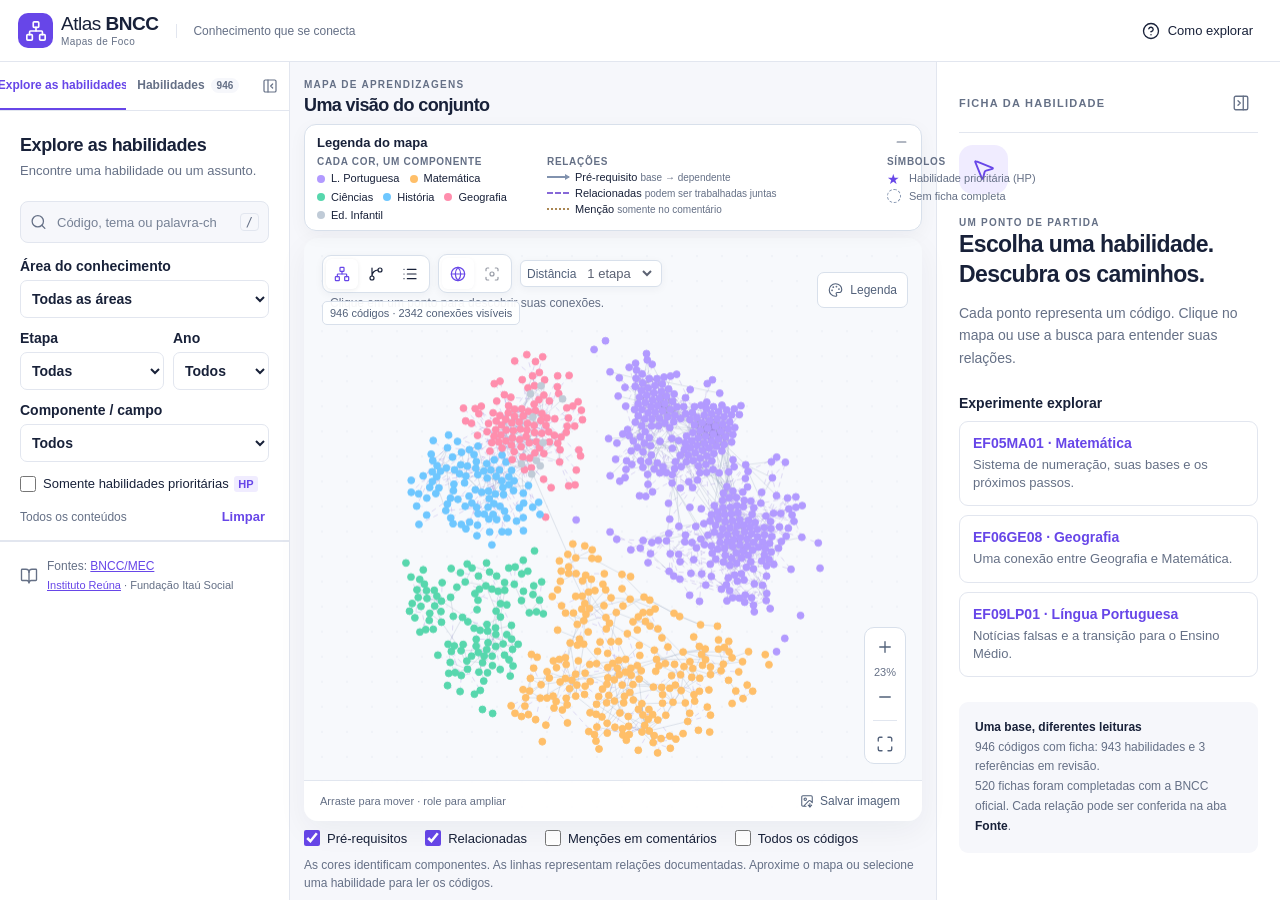
==== commit a65d5e1f: "Add icon controls to map navigation" ====
--- a/index.html
+++ b/index.html
@@ -15,7 +15,6 @@
 </section>
 <div class="sidebar-bottom"><i data-lucide="book-open"></i><span>Fontes: <a href="https://basenacionalcomum.mec.gov.br/" target="_blank" rel="noopener noreferrer">BNCC/MEC</a><br><small><a href="https://www.institutoreuna.org.br/" target="_blank" rel="noopener noreferrer">Instituto Reúna</a> · Fundação Itaú Social</small></span></div>
 </aside><button class="sidebar-restore" id="sidebar-restore" type="button" aria-label="Abrir coluna lateral" title="Abrir coluna lateral" hidden><i data-lucide="panel-left-open"></i></button>
-<main class="main"><div class="viewbar"><div class="view-title"><span class="eyebrow">MAPA DE APRENDIZAGENS</span><h2 id="view-title">Uma visão do conjunto</h2></div></div><div class="scopebar"><div class="segmented compact" role="group" aria-label="Abrangência"><button id="global" aria-pressed="true">Mapa geral</button><button id="local" aria-pressed="false">Ao redor da habilidade</button></div><button class="quiet" id="clear-selection" hidden><i data-lucide="x"></i>Limpar seleção</button></div>
-<div class="legend map-legend" id="legend" aria-label="Legenda do mapa"><div class="legend-head"><strong>Legenda do mapa</strong><button id="legend-close" aria-label="Recolher legenda" title="Recolher legenda"><i data-lucide="minus"></i></button></div><div class="legend-groups"><section class="legend-group"><strong>Cada cor, um componente</strong><div class="color-legend" id="color-legend"></div></section><section class="legend-group"><strong>Relações</strong><div class="line-legend"><span><b class="line before"></b><span>Pré-requisito <em>base → dependente</em></span></span><span><b class="line related"></b><span>Relacionadas <em>podem ser trabalhadas juntas</em></span></span><span><b class="line mention"></b><span>Menção <em>somente no comentário</em></span></span></div></section><section class="legend-group"><strong>Símbolos</strong><div class="symbol-legend"><span><b class="symbol focal">★</b>Habilidade prioritária (HP)</span><span><b class="symbol reference"></b>Sem ficha completa</span></div></section></div></div><div class="graph-shell" id="graph-shell"><div class="graph-top"><div class="graph-map-controls"><div class="segmented map-view-modes" role="group" aria-label="Modo de visualização"><button data-view="network" aria-pressed="true"><i data-lucide="network"></i>Rede</button><button data-view="chain" aria-pressed="false"><i data-lucide="git-branch"></i>Caminhos</button><button data-view="list" aria-pressed="false"><i data-lucide="list"></i>Lista</button></div><label class="depth-label">Distância<select id="depth" aria-label="Distância de pré-requisitos"><option value="1">1 etapa</option><option value="2">2 etapas</option><option value="3">3 etapas</option><option value="4">4 etapas</option><option value="5">5 etapas</option><option value="6">6 etapas</option><option value="7">7 etapas</option><option value="8">8 etapas</option><option value="9">9 etapas</option></select></label><span id="graph-count">Preparando o mapa…</span></div><div class="graph-actions"><button class="graph-button" id="legend-toggle" aria-expanded="true"><i data-lucide="palette"></i>Legenda</button></div></div><canvas id="graph" aria-label="Mapa das habilidades. Use também a lista e a ficha para navegação por teclado." role="img"></canvas><div class="graph-empty" id="graph-empty" hidden><i data-lucide="search-x"></i><h3>Nenhuma habilidade encontrada</h3><p>Tente outro termo ou limpe os filtros.</p></div><div class="graph-tip" id="graph-tip" hidden></div><div class="graph-instruction" id="graph-instruction">Clique em um ponto para descobrir suas conexões.</div><div class="zoom-controls"><button id="zoom-in" aria-label="Aproximar mapa"><i data-lucide="plus"></i></button><span id="zoom-label">100%</span><button id="zoom-out" aria-label="Afastar mapa"><i data-lucide="minus"></i></button><hr><button id="fit" aria-label="Enquadrar recorte"><i data-lucide="maximize"></i></button></div><div class="graph-footer"><span>Arraste para mover · role para ampliar</span><button id="export-image"><i data-lucide="image-down"></i>Salvar imagem</button></div></div>
+<main class="main"><div class="viewbar"><div class="view-title"><span class="eyebrow">MAPA DE APRENDIZAGENS</span><h2 id="view-title">Uma visão do conjunto</h2></div></div><div class="legend map-legend" id="legend" aria-label="Legenda do mapa"><div class="legend-head"><strong>Legenda do mapa</strong><button id="legend-close" aria-label="Recolher legenda" title="Recolher legenda"><i data-lucide="minus"></i></button></div><div class="legend-groups"><section class="legend-group"><strong>Cada cor, um componente</strong><div class="color-legend" id="color-legend"></div></section><section class="legend-group"><strong>Relações</strong><div class="line-legend"><span><b class="line before"></b><span>Pré-requisito <em>base → dependente</em></span></span><span><b class="line related"></b><span>Relacionadas <em>podem ser trabalhadas juntas</em></span></span><span><b class="line mention"></b><span>Menção <em>somente no comentário</em></span></span></div></section><section class="legend-group"><strong>Símbolos</strong><div class="symbol-legend"><span><b class="symbol focal">★</b>Habilidade prioritária (HP)</span><span><b class="symbol reference"></b>Sem ficha completa</span></div></section></div></div><div class="graph-shell" id="graph-shell"><div class="graph-top"><div class="graph-map-controls"><div class="segmented map-view-modes" role="group" aria-label="Modo de visualização"><button data-view="network" aria-pressed="true" aria-label="Rede" title="Rede: mapa de relações"><i data-lucide="network"></i><span class="map-control-label">Rede</span></button><button data-view="chain" aria-pressed="false" aria-label="Caminhos" title="Caminhos: pré-requisitos por etapa"><i data-lucide="git-branch"></i><span class="map-control-label">Caminhos</span></button><button data-view="list" aria-pressed="false" aria-label="Lista" title="Lista: habilidades do recorte"><i data-lucide="list"></i><span class="map-control-label">Lista</span></button></div><div class="segmented map-scope" role="group" aria-label="Abrangência"><button id="global" aria-pressed="true" aria-label="Mapa geral" title="Mapa geral: todas as habilidades"><i data-lucide="globe"></i><span class="map-control-label">Mapa geral</span></button><button id="local" aria-pressed="false" aria-label="Ao redor da habilidade" title="Ao redor da habilidade selecionada"><i data-lucide="focus"></i><span class="map-control-label">Ao redor</span></button></div><label class="depth-label" title="Quantidade de etapas de pré-requisitos">Distância<select id="depth" aria-label="Distância de pré-requisitos"><option value="1">1 etapa</option><option value="2">2 etapas</option><option value="3">3 etapas</option><option value="4">4 etapas</option><option value="5">5 etapas</option><option value="6">6 etapas</option><option value="7">7 etapas</option><option value="8">8 etapas</option><option value="9">9 etapas</option></select></label><button class="graph-icon-button" id="clear-selection" hidden aria-label="Limpar seleção" title="Limpar seleção"><i data-lucide="x"></i></button><span id="graph-count">Preparando o mapa…</span></div><div class="graph-actions"><button class="graph-button" id="legend-toggle" aria-expanded="true" title="Exibir ou recolher legenda"><i data-lucide="palette"></i>Legenda</button></div></div><canvas id="graph" aria-label="Mapa das habilidades. Use também a lista e a ficha para navegação por teclado." role="img"></canvas><div class="graph-empty" id="graph-empty" hidden><i data-lucide="search-x"></i><h3>Nenhuma habilidade encontrada</h3><p>Tente outro termo ou limpe os filtros.</p></div><div class="graph-tip" id="graph-tip" hidden></div><div class="graph-instruction" id="graph-instruction">Clique em um ponto para descobrir suas conexões.</div><div class="zoom-controls"><button id="zoom-in" aria-label="Aproximar mapa" title="Aproximar mapa"><i data-lucide="plus"></i></button><span id="zoom-label">100%</span><button id="zoom-out" aria-label="Afastar mapa" title="Afastar mapa"><i data-lucide="minus"></i></button><hr><button id="fit" aria-label="Enquadrar recorte" title="Enquadrar recorte"><i data-lucide="maximize"></i></button></div><div class="graph-footer"><span>Arraste para mover · role para ampliar</span><button id="export-image" title="Salvar imagem do mapa"><i data-lucide="image-down"></i>Salvar imagem</button></div></div>
 <div id="list-view" class="list-view" hidden></div><div class="map-options"><label class="check"><input type="checkbox" id="show-pre" checked><span>Pré-requisitos</span></label><label class="check"><input type="checkbox" id="show-rel" checked><span>Relacionadas</span></label><label class="check"><input type="checkbox" id="show-mentions"><span>Menções em comentários</span></label><label class="check"><input type="checkbox" id="show-labels"><span>Todos os códigos</span></label></div><div class="context-note" id="context-note" role="status"></div><div class="trail" id="trail" hidden></div></main><aside class="detail" id="detail" aria-label="Detalhes da habilidade"><div class="detail-head"><span class="eyebrow">FICHA DA HABILIDADE</span><button class="icon-button" id="detail-collapse" type="button" aria-label="Recolher ficha da habilidade" title="Recolher ficha da habilidade"><i data-lucide="panel-right-close"></i></button></div><div id="detail-content"></div></aside><button class="detail-restore" id="detail-restore" type="button" aria-label="Abrir ficha da habilidade" title="Abrir ficha da habilidade" hidden><i data-lucide="panel-right-open"></i></button></div><div class="toast" id="toast" role="status" hidden></div>
 <dialog id="help"><div class="dialog-head"><div><span class="eyebrow">GUIA RÁPIDO</span><h2>Leia o mapa com confiança</h2></div><button class="icon-button" id="help-close" aria-label="Fechar guia"><i data-lucide="x"></i></button></div><div class="guide-steps"><div><b>1</b><section><h3>Encontre seu ponto de partida</h3><p>Busque um código, um tema ou um assunto. Os filtros recortam a área, o ano e o componente.</p></section></div><div><b>2</b><section><h3>Descubra o que vem antes</h3><p>Escolha uma habilidade e abra <strong>Caminhos</strong>. As setas vão da base necessária para a habilidade que depende dela. Aumente a distância para ver até nove etapas.</p></section></div><div><b>3</b><section><h3>Explore as conexões</h3><p>As linhas tracejadas indicam habilidades relacionadas. Elas podem ser desenvolvidas juntas; não são automaticamente pré-requisitos.</p></section></div></div><div class="guide-note"><h3>O que os sinais significam</h3><p><strong>HP</strong>: habilidade prioritária. <strong>AC</strong>: aprendizagem complementar. <strong>EF</strong>: expectativa de fluência. A classificação pertence ao contexto do material. Todas as habilidades têm ficha. “BNCC oficial” identifica as novas fichas; “Referência em revisão” sinaliza códigos inconsistentes da planilha.</p><p>Habilidades como EF15LP14 pertencem a uma faixa de anos. Na Educação Infantil, os códigos representam objetivos de aprendizagem e desenvolvimento.</p><p>Campos vazios significam “não informado”, e não ausência de requisito pedagógico. Posição e tamanho dos pontos não medem importância ou domínio do estudante.</p></div><details class="about"><summary>Fonte, limites e dados</summary><p>Base: BNCC_Foco.xlsx, com 59 abas e 946 códigos, complementada pela <a href="https://basenacionalcomum.mec.gov.br/" target="_blank" rel="noopener noreferrer">BNCC oficial do MEC</a> (2018). Os Mapas de Foco têm idealização do <a href="https://www.institutoreuna.org.br/" target="_blank" rel="noopener noreferrer">Instituto Reúna</a> e realização do Instituto Reúna e Fundação Itaú Social. Esta ferramenta é uma visualização independente.</p><p>As 423 habilidades com ficha original foram preservadas e 520 receberam ficha com enunciado e página da BNCC oficial. Três códigos inexistentes no documento oficial têm ficha de revisão. Há 587 pares de pré-requisitos confirmados. Códigos suspeitos não foram corrigidos automaticamente. Proximidade na diagramação não foi convertida em dependência.</p><p><a href="./dados/BNCC_Analise_e_Modelo.md" download>Análise completa</a> · <a href="./dados/BNCC_Grafo.json" download>Dados do grafo</a> · <a href="./dados/Auditoria.md" download>Revisão das referências</a></p><p>O site funciona no seu navegador, sem contas, rastreamento ou serviços externos.</p></details><button class="primary wide" id="help-start">Explorar o mapa <i data-lucide="arrow-right"></i></button></dialog><noscript><div class="noscript">Ative JavaScript para explorar o mapa. Você também pode ler a <a href="./dados/BNCC_Analise_e_Modelo.md">análise completa</a>.</div></noscript></body></html>
--- a/styles.css
+++ b/styles.css
@@ -116,3 +116,23 @@
 .graph-map-controls .depth-label select{border:0;padding:0 2px;background:transparent;color:var(--ink)}
 .graph-map-controls>span{font-size:11px;color:#52617a;background:#ffffffee;border:1px solid #d8e0eb;padding:5px 7px;border-radius:5px;white-space:nowrap}
 @media(max-width:700px){.graph-map-controls{max-width:calc(100% - 62px);gap:5px}.graph-map-controls .map-view-modes button{padding:5px 6px}.graph-map-controls>span{order:3}.graph-map-controls .depth-label{font-size:11px}}
+/* Compact brand bar gives the workspace more vertical room. */
+.topbar{height:62px;padding:0 18px;gap:18px}
+.brand{font-size:19px;gap:8px;letter-spacing:-.5px}
+.brandmark{width:35px;height:35px;border-radius:10px}
+.brandmark svg{width:22px;height:22px}
+.brand small{font-size:10px;letter-spacing:.4px;margin-top:3px}
+.top-context{font-size:12px;padding-left:16px}
+.topbar nav{gap:4px}
+.topbar .quiet{font-size:13px;padding:7px 9px}
+.workspace{height:calc(100dvh - 62px)}
+@media(max-width:1040px){.workspace{min-height:calc(100dvh - 62px)}.sidebar{max-height:calc(100dvh - 62px)}.main{height:calc(100dvh - 62px)}}
+@media(max-width:700px){.topbar{height:58px;padding:0 12px}.workspace{min-height:0}.main{height:auto}.brand{font-size:18px}.brandmark{width:34px;height:34px}.topbar .quiet{padding:7px 8px}}
+/* Compact map actions use icons with native hover labels. */
+.graph-map-controls .map-scope{background:#fff;border:1px solid #d8e0eb;box-shadow:0 2px 8px #1821390c}
+.graph-map-controls .map-view-modes button,.graph-map-controls .map-scope button{width:32px;justify-content:center;padding:5px 6px}
+.graph-map-controls .map-control-label{display:none}
+.graph-icon-button{display:grid;place-items:center;width:30px;height:30px;padding:0;border:1px solid #d8e0eb;border-radius:6px;background:#fff;color:#52617a;box-shadow:0 2px 8px #1821390c;pointer-events:auto}
+.graph-icon-button:hover{background:#f0ecff;color:var(--purple)}
+.graph-icon-button svg{width:15px;height:15px}
+@media(max-width:700px){.graph-map-controls .map-view-modes button,.graph-map-controls .map-scope button{width:auto}.graph-map-controls .map-control-label{display:inline}.graph-icon-button{width:30px;height:30px}}
